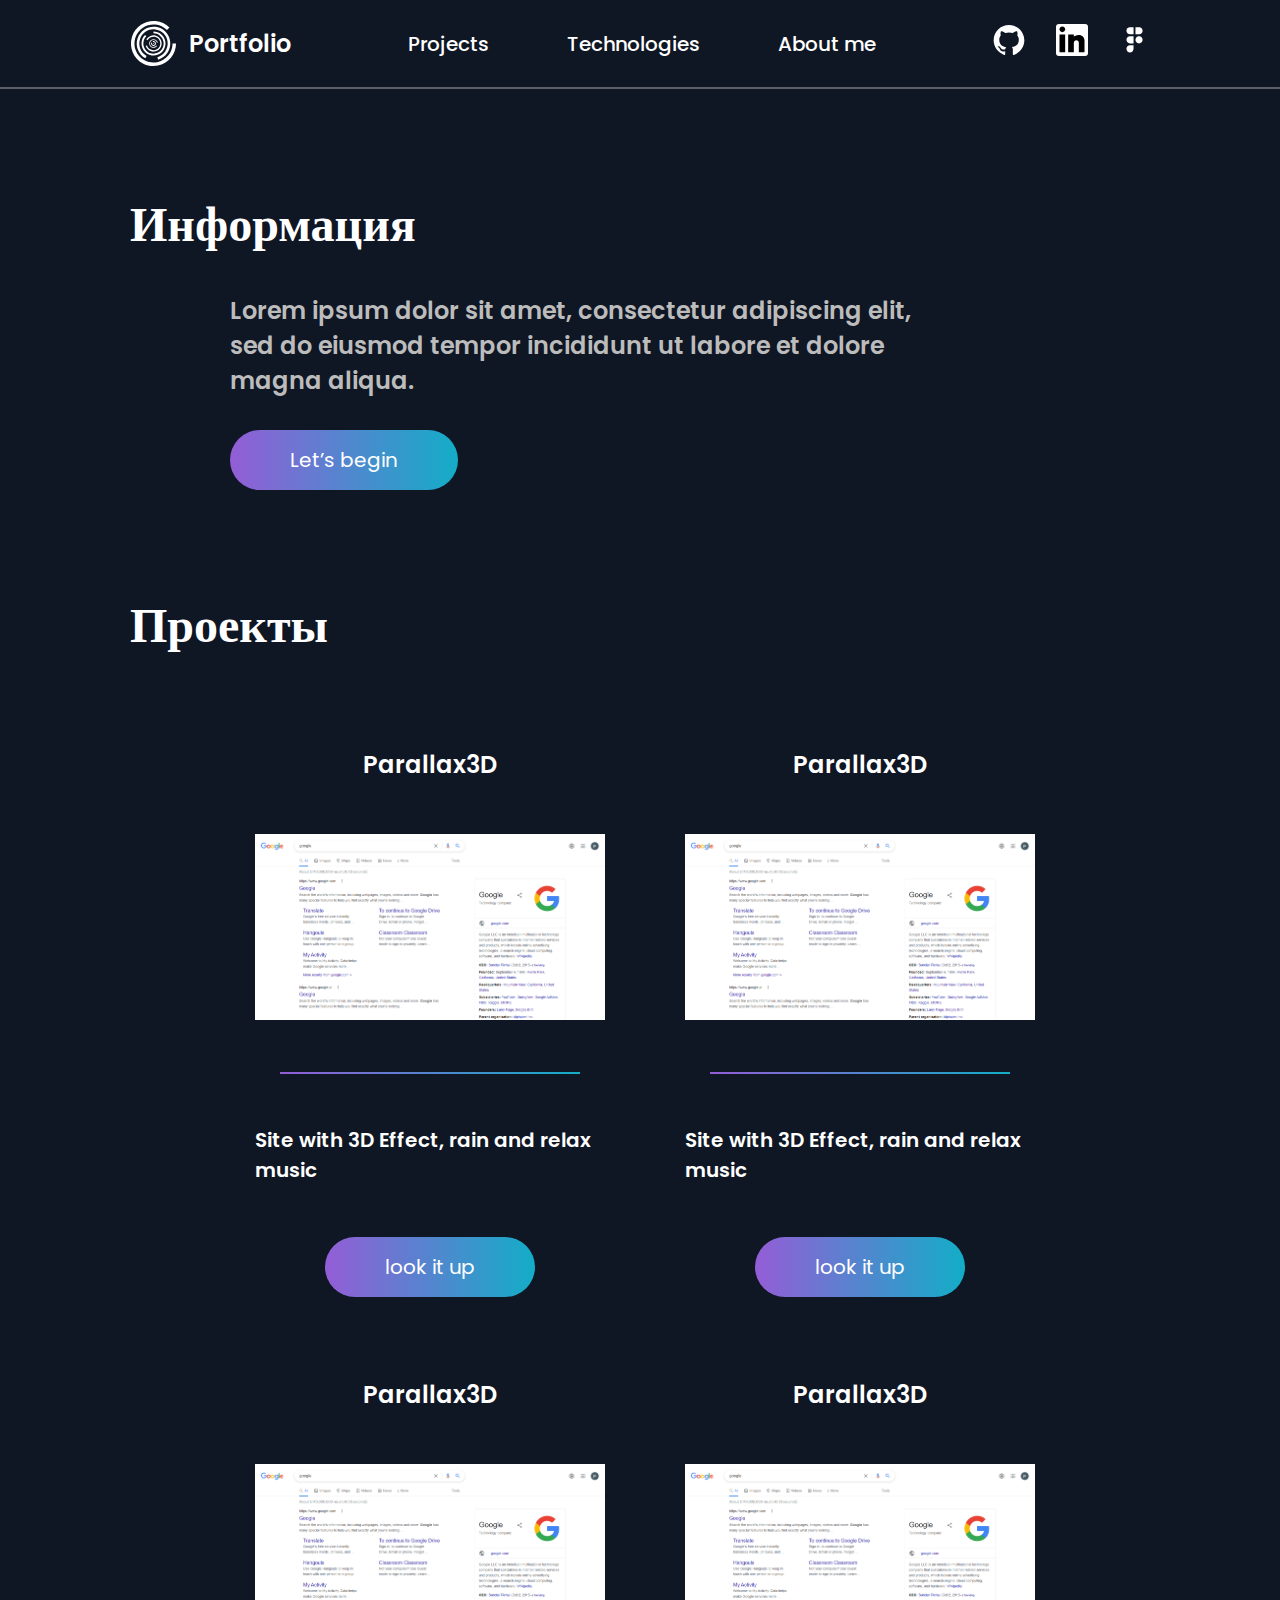
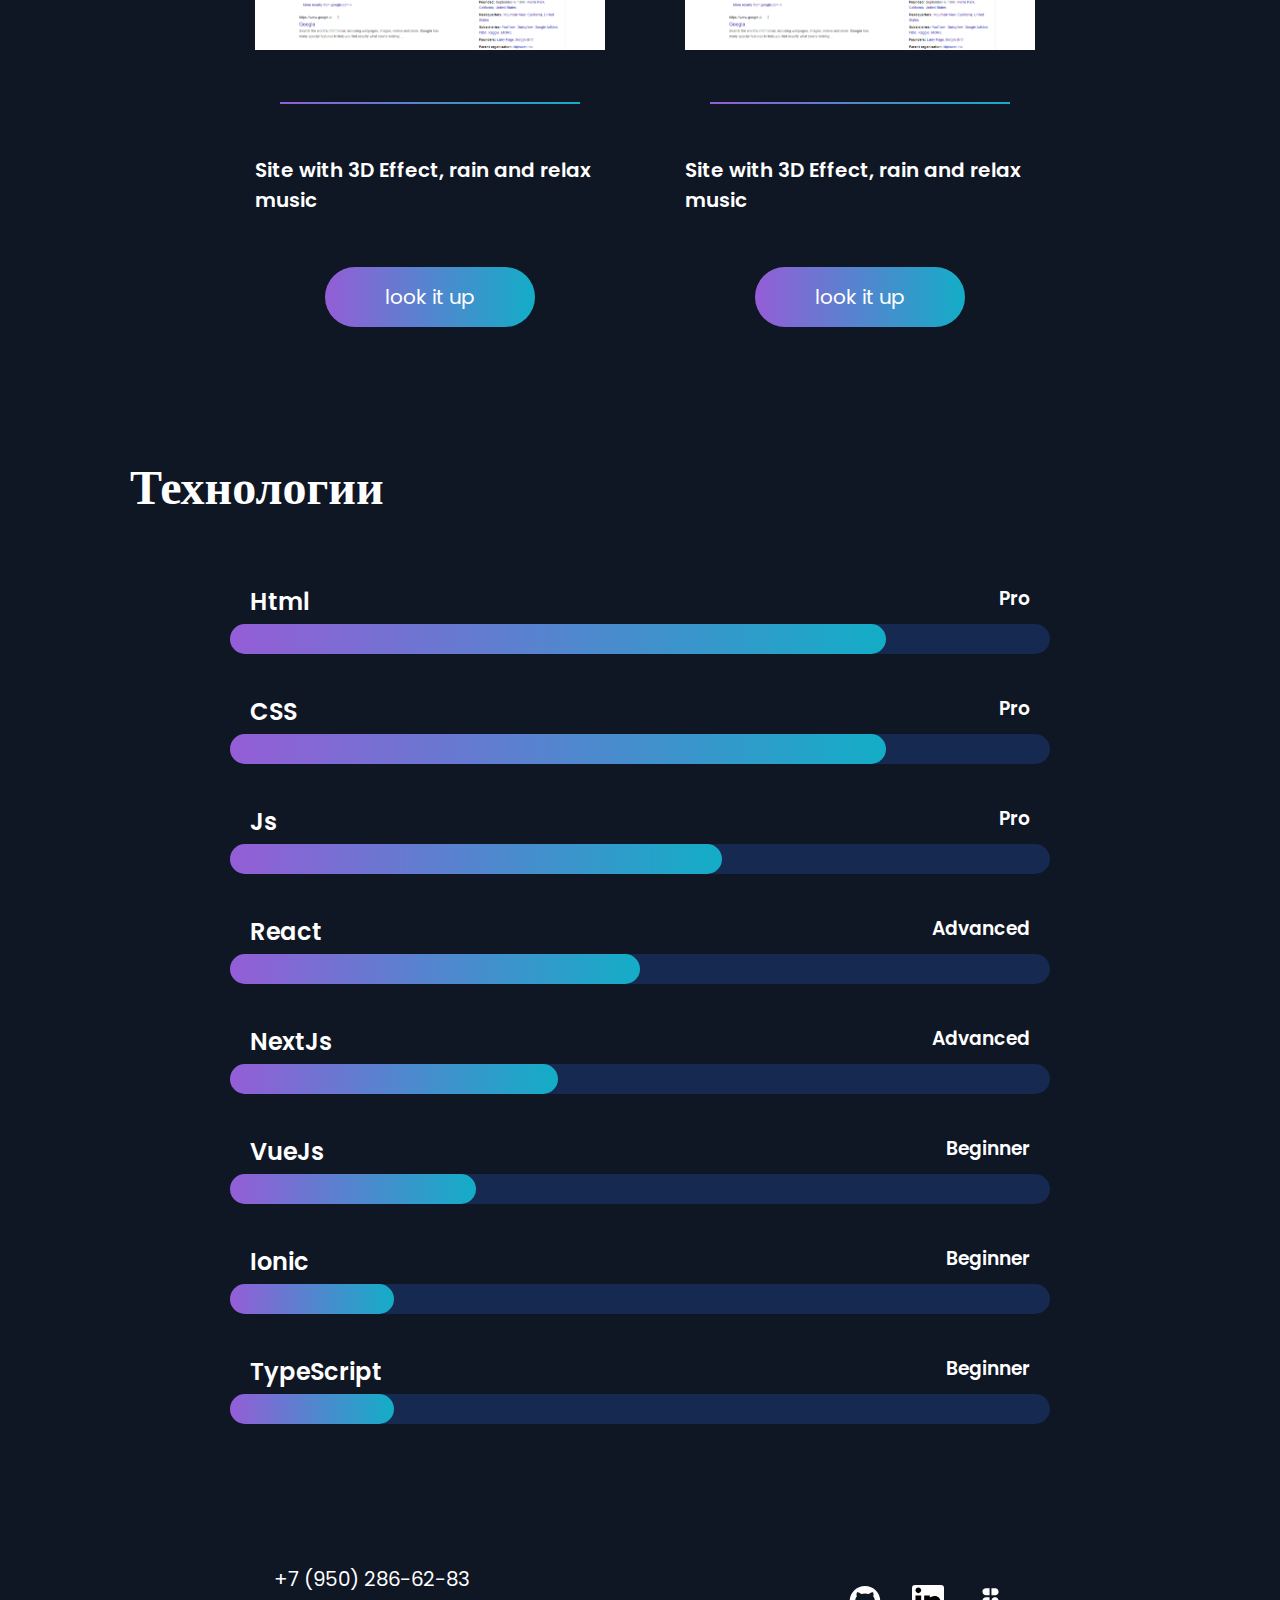
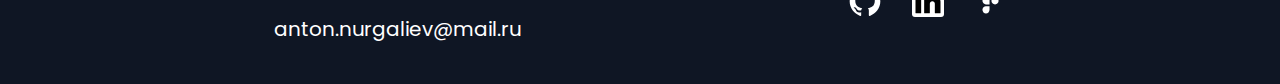
==== index.html @ 0af9b4ab "footer" ====
<!DOCTYPE html>
<html lang="en">
  <!-- тег head не показывается на сайте -->
  <head>
    <!-- Теги метаданных -->
    <!-- Кодировка сайта для правильного отображения -->
    <meta charset="UTF-8" />
    <meta http-equiv="X-UA-Compatible" content="IE=edge" />
    <!-- Ширина экрана зависит от ширины устройства с масштабом 1 -->
    <meta name="viewport" content="width=device-width, initial-scale=1.0" />
    <!-- Подключаем стили -->
    <link rel="stylesheet" href="./assets/css/style.css" />
    <!-- Подключаем скрипы -->
    <script defer src="./assets/js/index.js"></script>
    <!-- Заголовок сайта -->
    <title>Frontend-developer portfolio</title>
  </head>
  <body>
    <!-- Сайт разделяется на 3 части Header Main Footer -->
    <header class="header">
      <!-- Здесь в шапке сайта 3 блока, с логотипом, с навигацией, с ссылками -->
      <div class="header-logo">
        <!-- Svg элементы можно вставлять как просто кодом, так и в теге img -->
        <img src="./assets/images/logo.svg" alt="" class="header-logo__img" />
        <h2 class="header-title">Portfolio</h2>
      </div>
      <!-- Тег nav семантически нужен для обозначения навигации сайта -->
      <nav class="header-nav">
        <li class="header-nav__item"><a href="/">Projects</a></li>
        <li class="header-nav__item"><a href="/">Technologies</a></li></a>
        <li class="header-nav__item"><a href="/">About me</a></li></a>
      </nav>
      <div class="social-link">
        <a href="">
          <img
            src="./assets/images/github.svg"
            alt="Github"
            class="social-link__image"
          />
        </a>
        <a href="">
          <img
            src="./assets/images/linkedIn.svg"
            alt="linkedIn"
            class="social-link__image"
          />
        </a>
        <a href="">
          <img
            src="./assets/images/figma.svg"
            alt="figma"
            class="social-link__image"
          />
        </a>
      </div>
    </header>
    <!-- Главный блок main с контентом разделяется еще на секции с тегами section -->
    <!-- Здесь указывается дополнительный класс container для отступов от краев -->
    <main class="main container">
      <section class="info">
        <h1 class="info__h1">Информация</h1>
        <div class="info__bottom">
          <p>
            Lorem ipsum dolor sit amet, consectetur adipiscing elit, sed do
            eiusmod tempor incididunt ut labore et dolore magna aliqua.
          </p>
          <!-- Кнопка также должна задаваться через тег button -->
          <button>Let’s begin</button>
        </div>
      </section>
      <section class="projects">
        <h1 class="projects__h1">Проекты</h1>
        <!-- Проекты задаются динамически с помощью JavaScript-->
        <!-- Тут задается id для элемента, чтобы к нему было просто обратиться в js, хотя можно и просто с классом -->
        <ul id="project-list" class="projects-list"></ul>
      </section>
      <section class="technology">
        <h1 class="technology-h1">Технологии</h1>
        <!-- Технологии задаются динамически с помощью JavaScript -->
        <ul class="technology-list"></ul>
      </section>
    </main>
    <!-- И последний блок footer, в нем должны быть контактные данные, какие-либо ссылки, лицензия(если есть) -->
    <footer class="footer container">
      <div class="footer-contacts">
        <a href="tel:+79502866283">+7 (950) 286-62-83</a>
        <a href="mailto:anton.nurgaliev@mail.ru">anton.nurgaliev@mail.ru</a>
      </div>
   <div class="social-link">
        <a href="">
          <img
            src="./assets/images/github.svg"
            alt="Github"
            class="social-link__image"
          />
        </a>
        <a href="">
          <img
            src="./assets/images/linkedIn.svg"
            alt="linkedIn"
            class="social-link__image"
          />
        </a>
        <a href="">
          <img
            src="./assets/images/figma.svg"
            alt="figma"
            class="social-link__image"
          />
        </a>
      </div>
    </footer>
  </body>
</html>
---- assets/css/style.css ----
/* Подключаем шрифты и стили (Такой способ удобен, но не рекомендуется для реальной разработки) */
@import url("https://fonts.googleapis.com/css2?family=Kablammo&family=Poppins:wght@500;600&display=swap");
/* С помощью импортов можно легко добавлять файлы с разными стилями */
@import url(./normalize.css);
@import url(./main.css);
@import url(./header.css);
@import url(./footer.css);
@import url(./projects.css);
@import url(./info.css);
@import url(./technology.css);
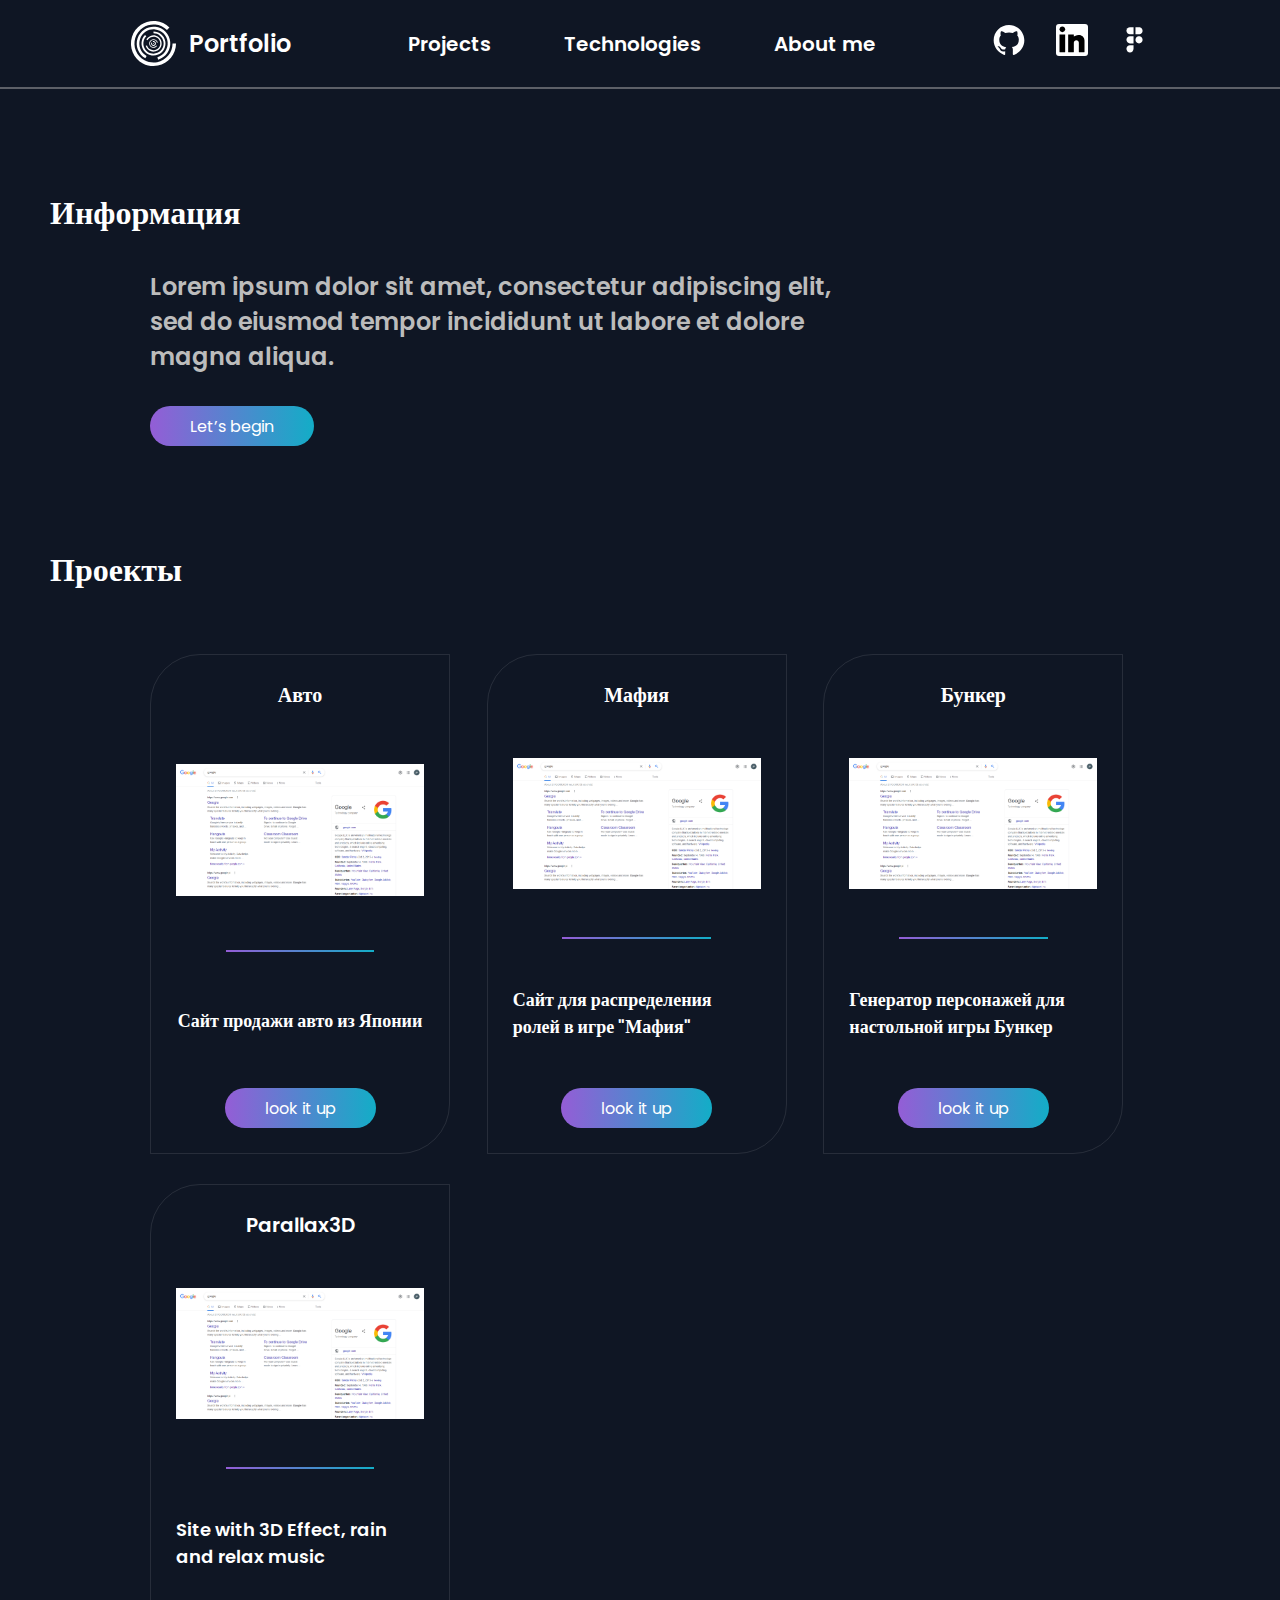
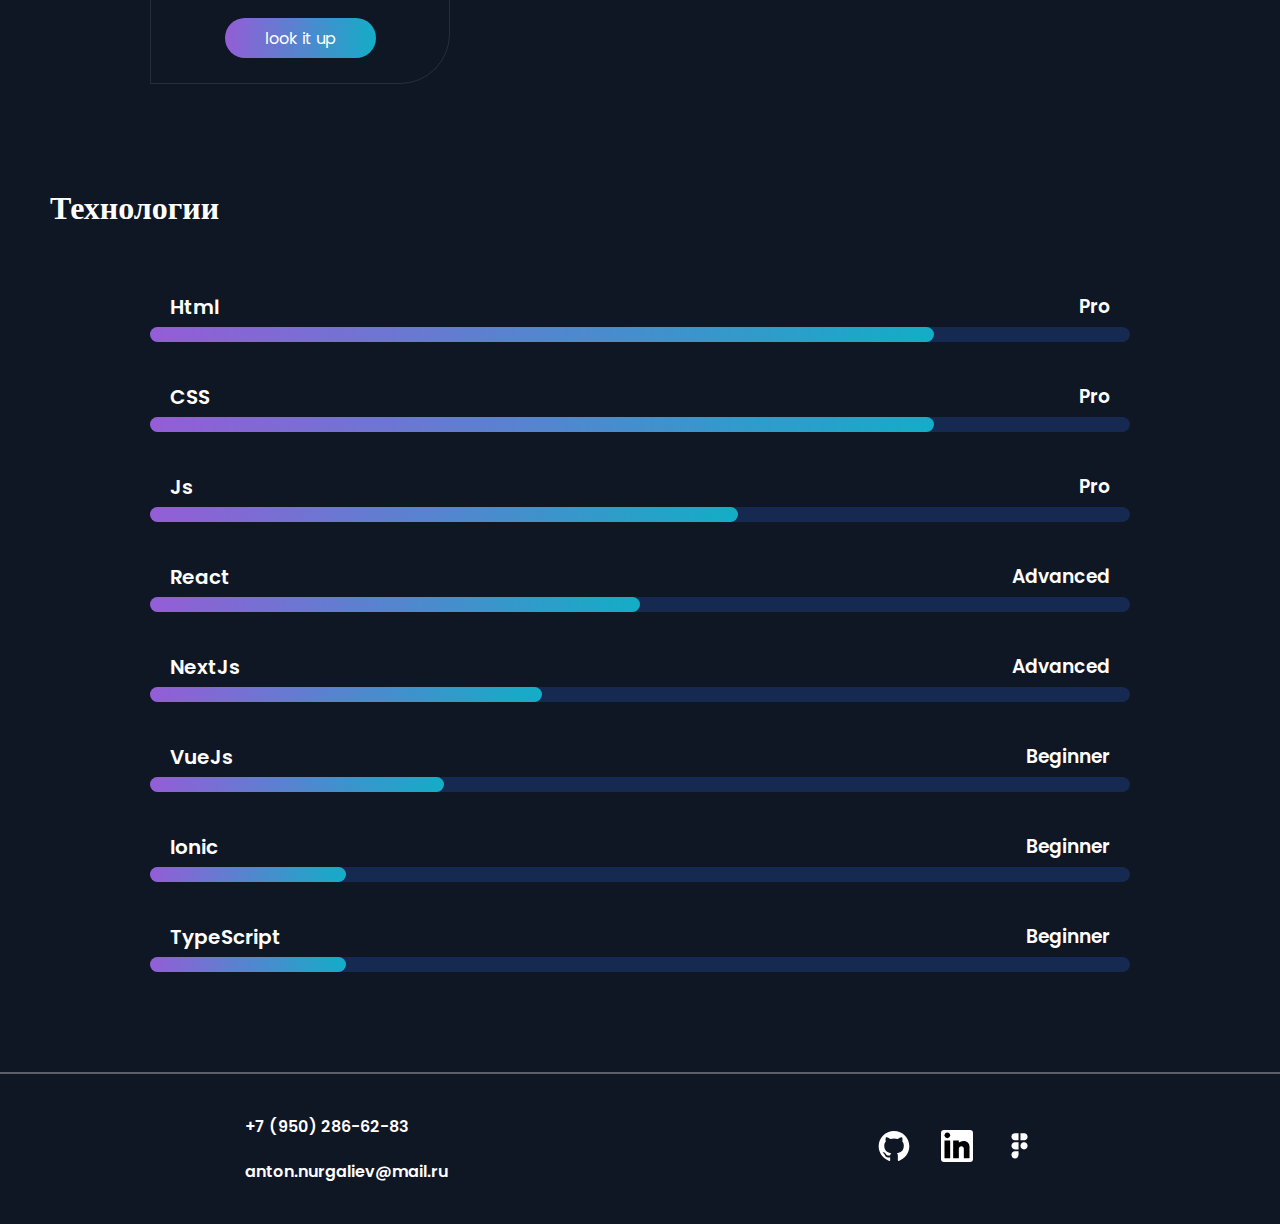
==== commit 947135e5: "dede" ====
--- a/index.html
+++ b/index.html
@@ -11,7 +11,7 @@
     <!-- Подключаем стили -->
     <link rel="stylesheet" href="./assets/css/style.css" />
     <!-- Подключаем скрипы -->
-    <script defer src="./assets/js/index.js"></script>
+    <script defer type="module" src="./assets/js/index.js"></script>
     <!-- Заголовок сайта -->
     <title>Frontend-developer portfolio</title>
   </head>
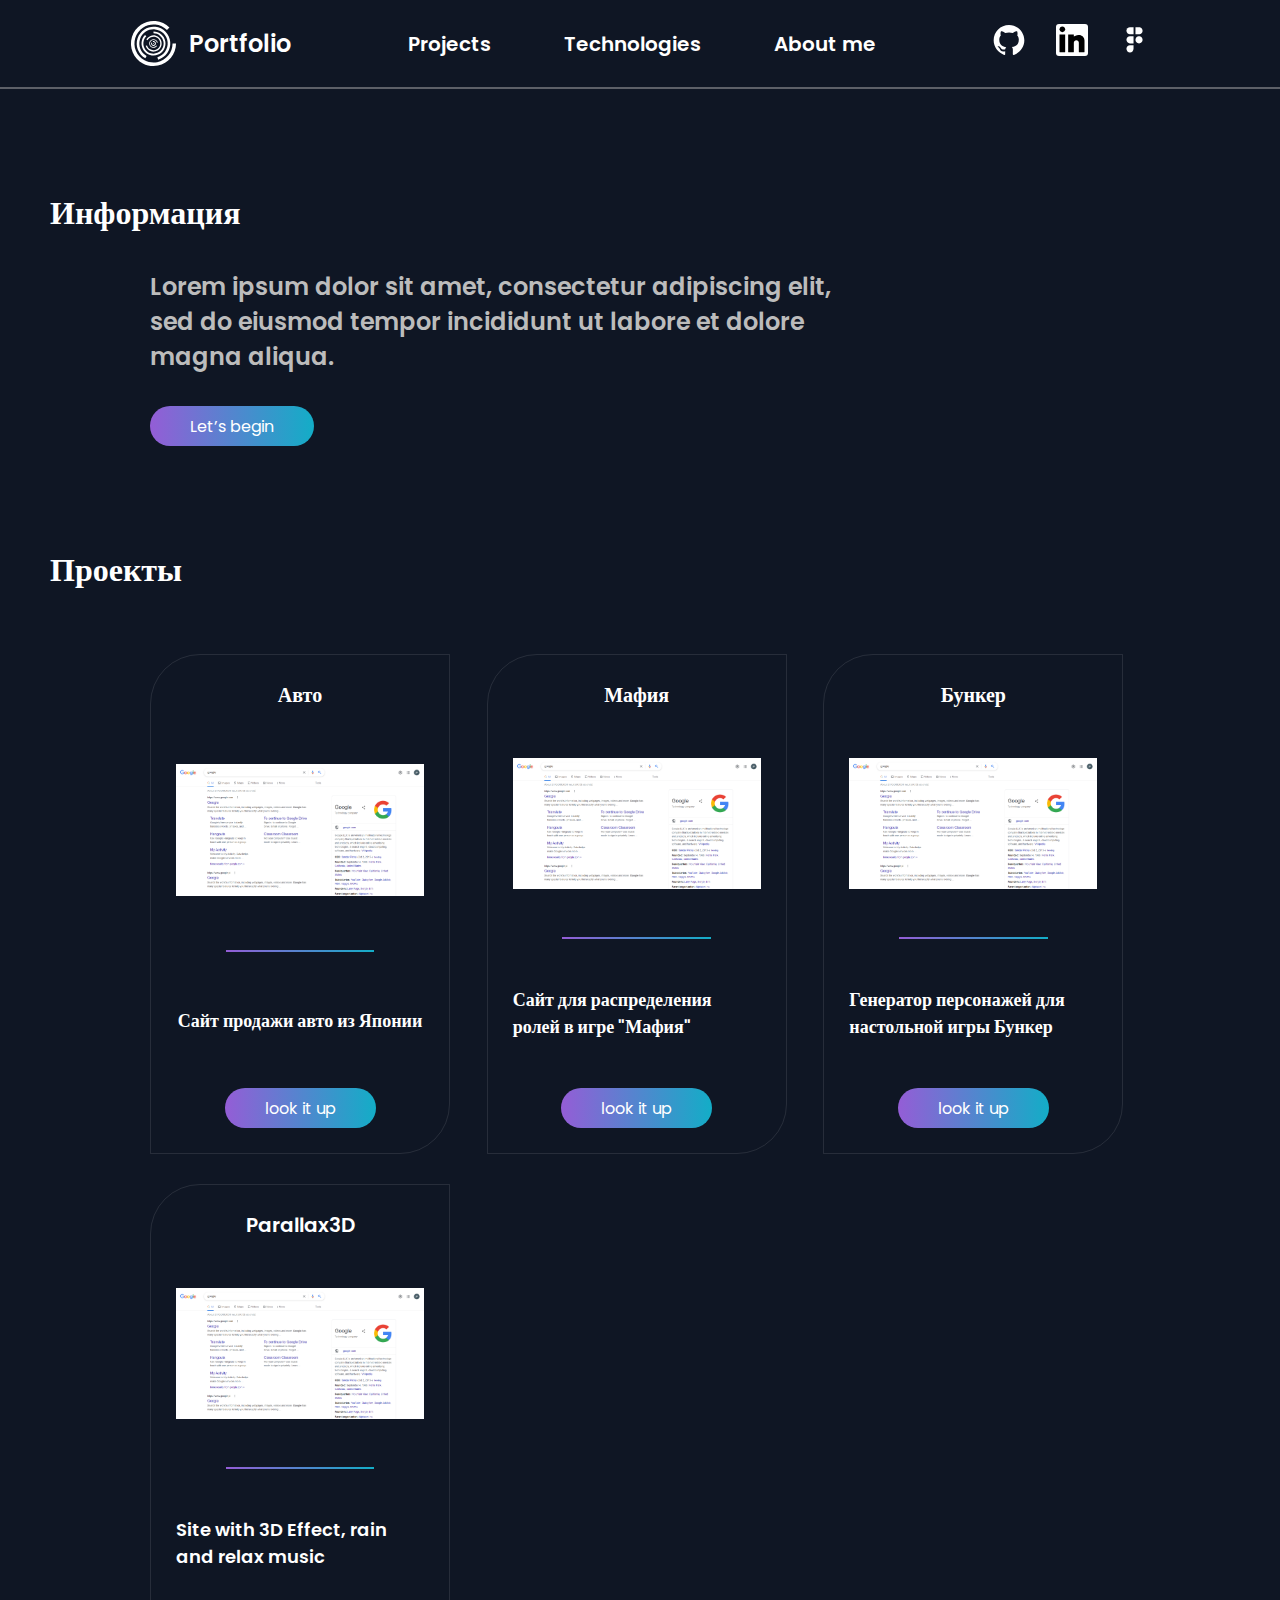
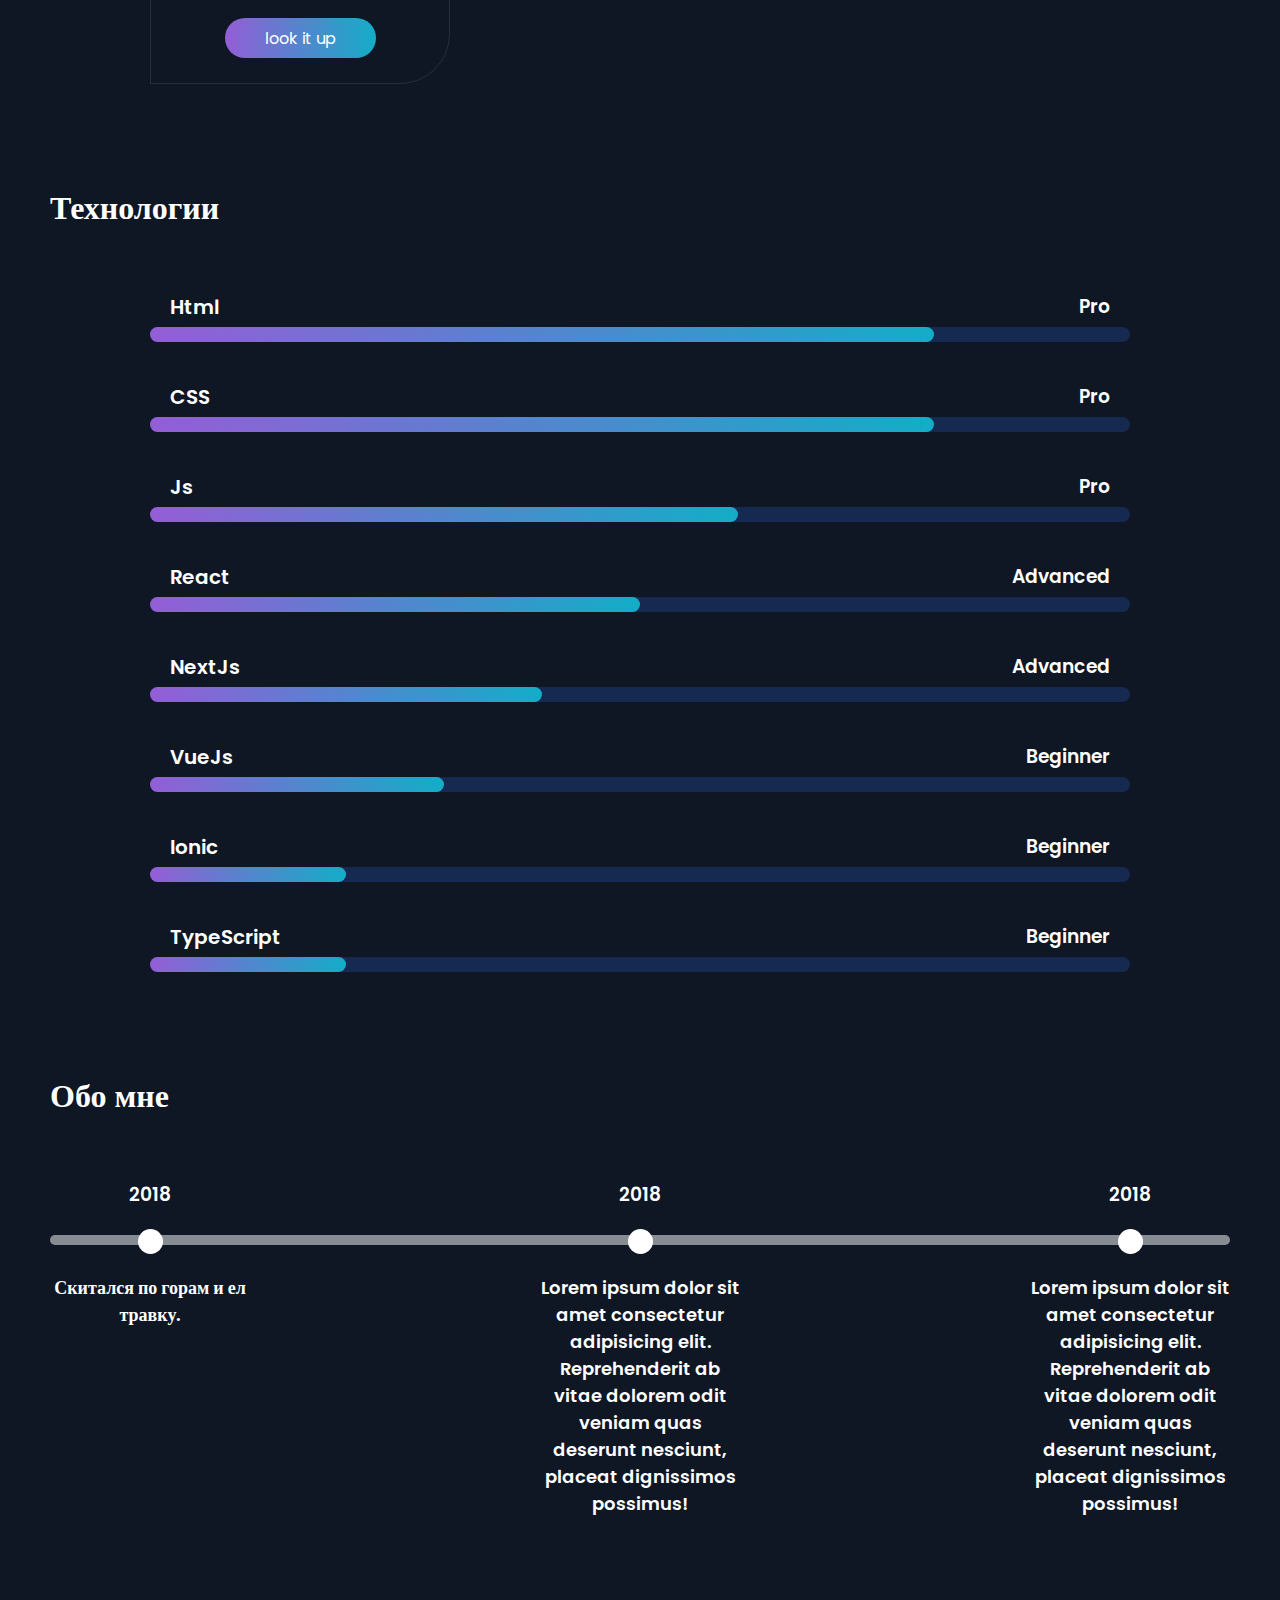
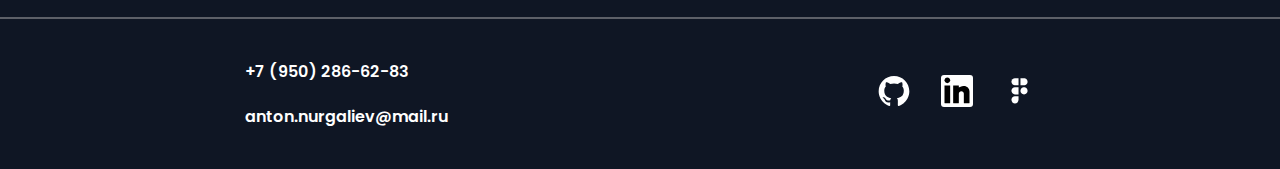
==== commit 09efc95f: "phone adap" ====
--- a/index.html
+++ b/index.html
@@ -27,8 +27,8 @@
       <!-- Тег nav семантически нужен для обозначения навигации сайта -->
       <nav class="header-nav">
         <li class="header-nav__item"><a href="/">Projects</a></li>
-        <li class="header-nav__item"><a href="/">Technologies</a></li></a>
-        <li class="header-nav__item"><a href="/">About me</a></li></a>
+        <li class="header-nav__item"><a href="/">Technologies</a></li>
+        <li class="header-nav__item"><a href="/">About me</a></li>
       </nav>
       <div class="social-link">
         <a href="">
@@ -79,6 +79,35 @@
         <!-- Технологии задаются динамически с помощью JavaScript -->
         <ul class="technology-list"></ul>
       </section>
+      <section class="about">
+        <h1>Обо мне</h1>
+        <div class="about__timeline-block">
+          <hr class="about-timeline" />
+          <div class="about-card">
+            <h3>2018</h3>
+            <div class="about-circle"></div>
+            <p>Скитался по горам и ел травку.</p>
+          </div>
+          <div class="about-card">
+            <h3>2018</h3>
+            <div class="about-circle"></div>
+            <p>
+              Lorem ipsum dolor sit amet consectetur adipisicing elit.
+              Reprehenderit ab vitae dolorem odit veniam quas deserunt nesciunt,
+              placeat dignissimos possimus!
+            </p>
+          </div>
+          <div class="about-card">
+            <h3>2018</h3>
+            <div class="about-circle"></div>
+            <p>
+              Lorem ipsum dolor sit amet consectetur adipisicing elit.
+              Reprehenderit ab vitae dolorem odit veniam quas deserunt nesciunt,
+              placeat dignissimos possimus!
+            </p>
+          </div>
+        </div>
+      </section>
     </main>
     <!-- И последний блок footer, в нем должны быть контактные данные, какие-либо ссылки, лицензия(если есть) -->
     <footer class="footer container">
@@ -86,7 +115,7 @@
         <a href="tel:+79502866283">+7 (950) 286-62-83</a>
         <a href="mailto:anton.nurgaliev@mail.ru">anton.nurgaliev@mail.ru</a>
       </div>
-   <div class="social-link">
+      <div class="social-link">
         <a href="">
           <img
             src="./assets/images/github.svg"
--- a/assets/css/style.css
+++ b/assets/css/style.css
@@ -8,3 +8,4 @@
 @import url(./projects.css);
 @import url(./info.css);
 @import url(./technology.css);
+@import url(./about.css);
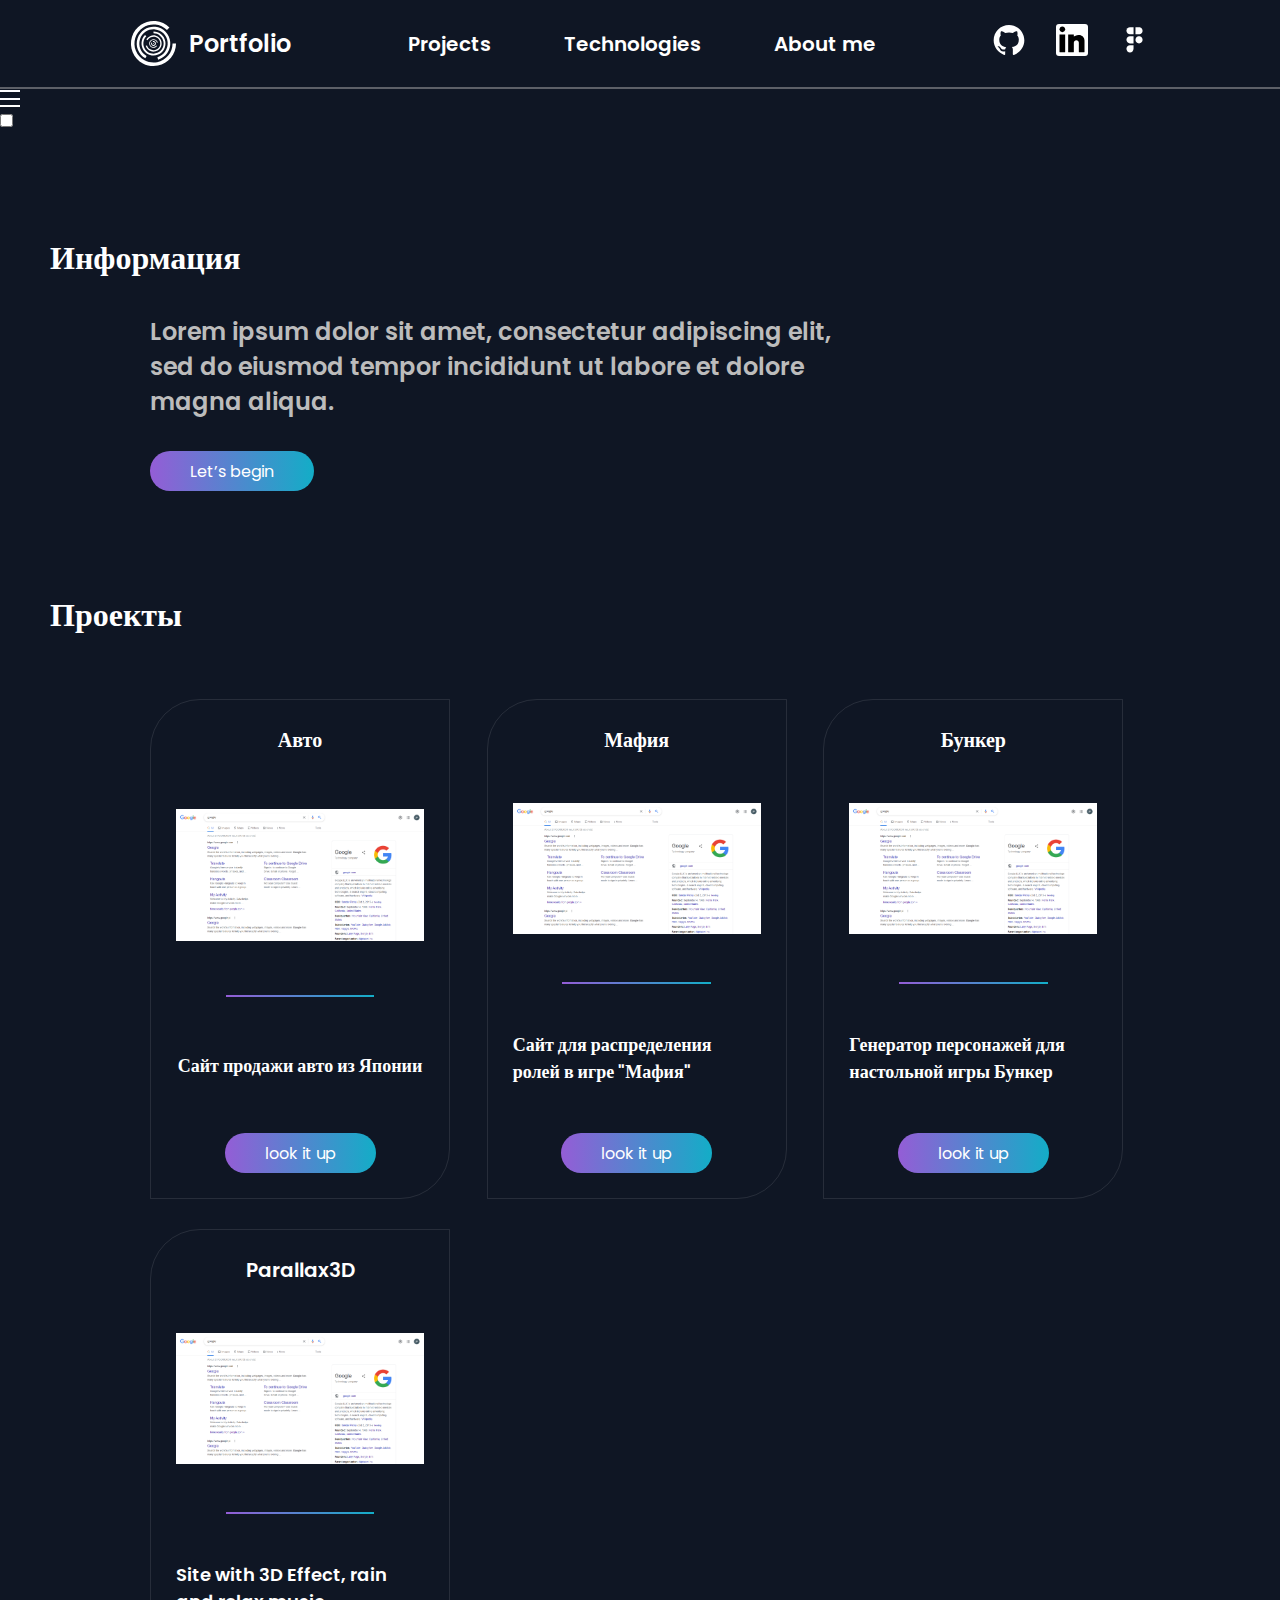
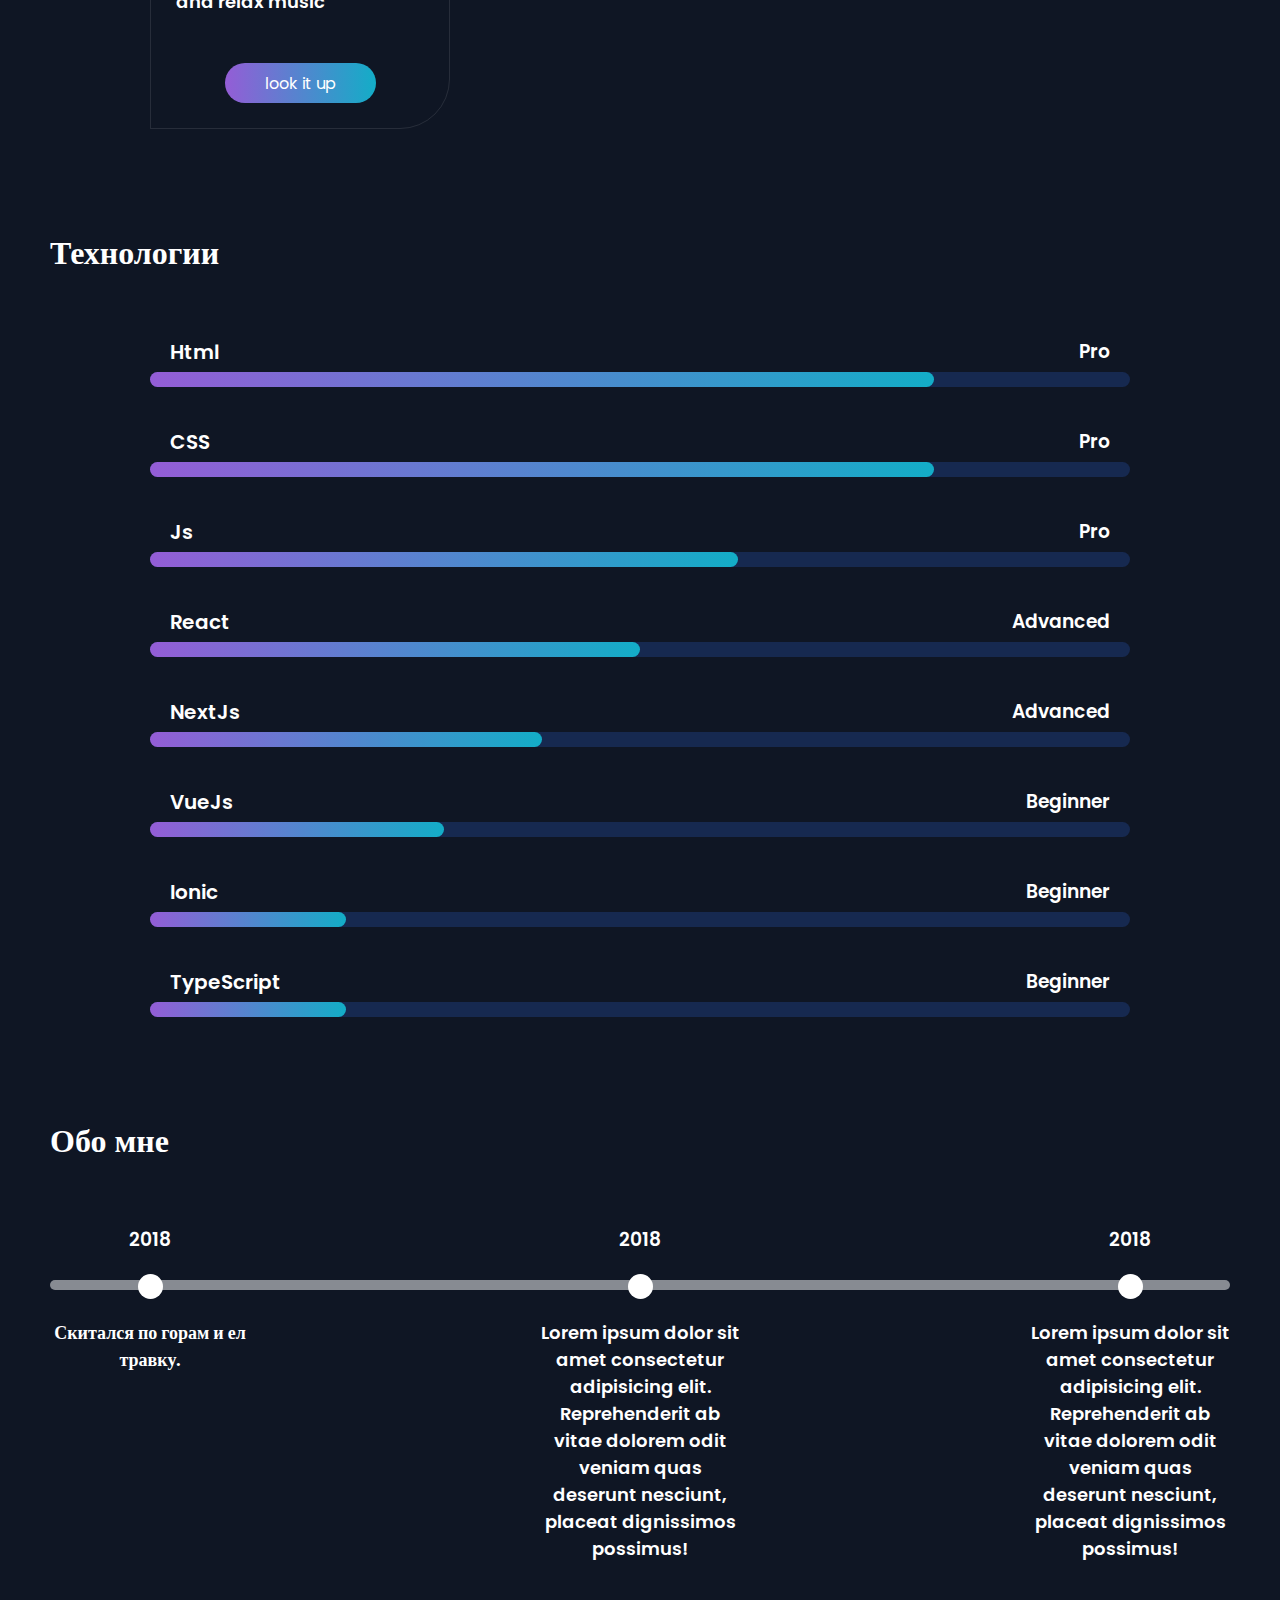
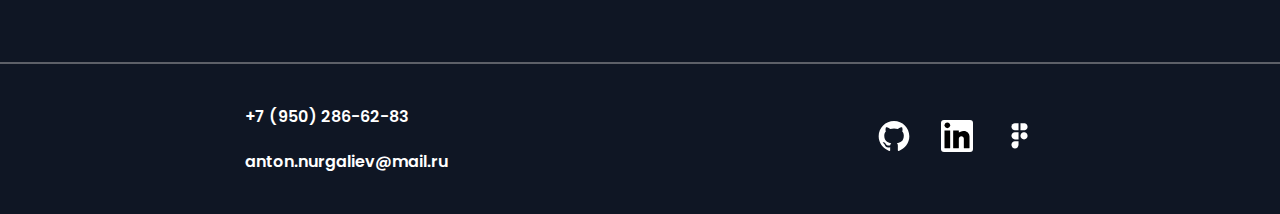
==== commit 4557db13: "fefe" ====
--- a/index.html
+++ b/index.html
@@ -53,6 +53,11 @@
           />
         </a>
       </div>
+    </header>
+    <header class="menu-burger">
+      <label class="menu-label" for="menu-check"><span></span></label>
+      <input type="checkbox" name="burger" id="menu-check" />
+      <div class="menu-box">burger</div>
     </header>
     <!-- Главный блок main с контентом разделяется еще на секции с тегами section -->
     <!-- Здесь указывается дополнительный класс container для отступов от краев -->
--- a/assets/css/style.css
+++ b/assets/css/style.css
@@ -9,3 +9,4 @@
 @import url(./info.css);
 @import url(./technology.css);
 @import url(./about.css);
+@import url(./burger.css);
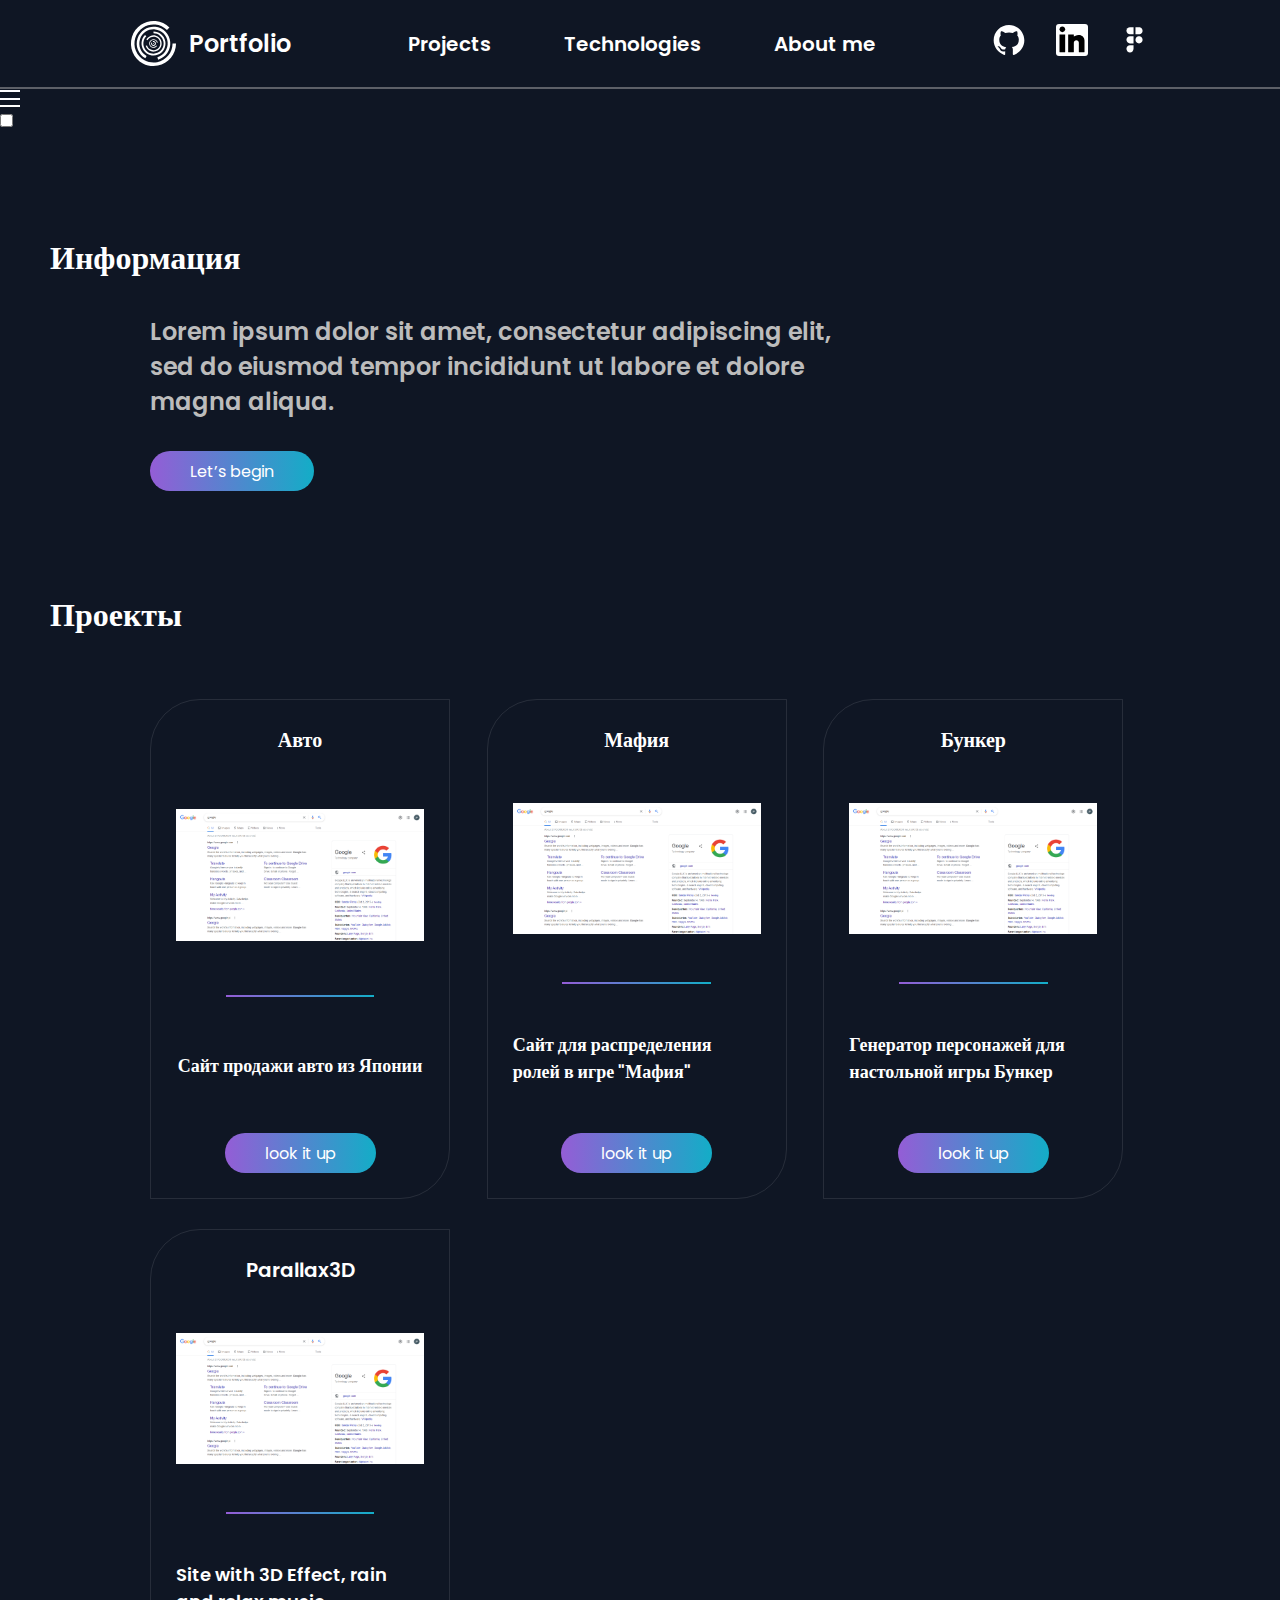
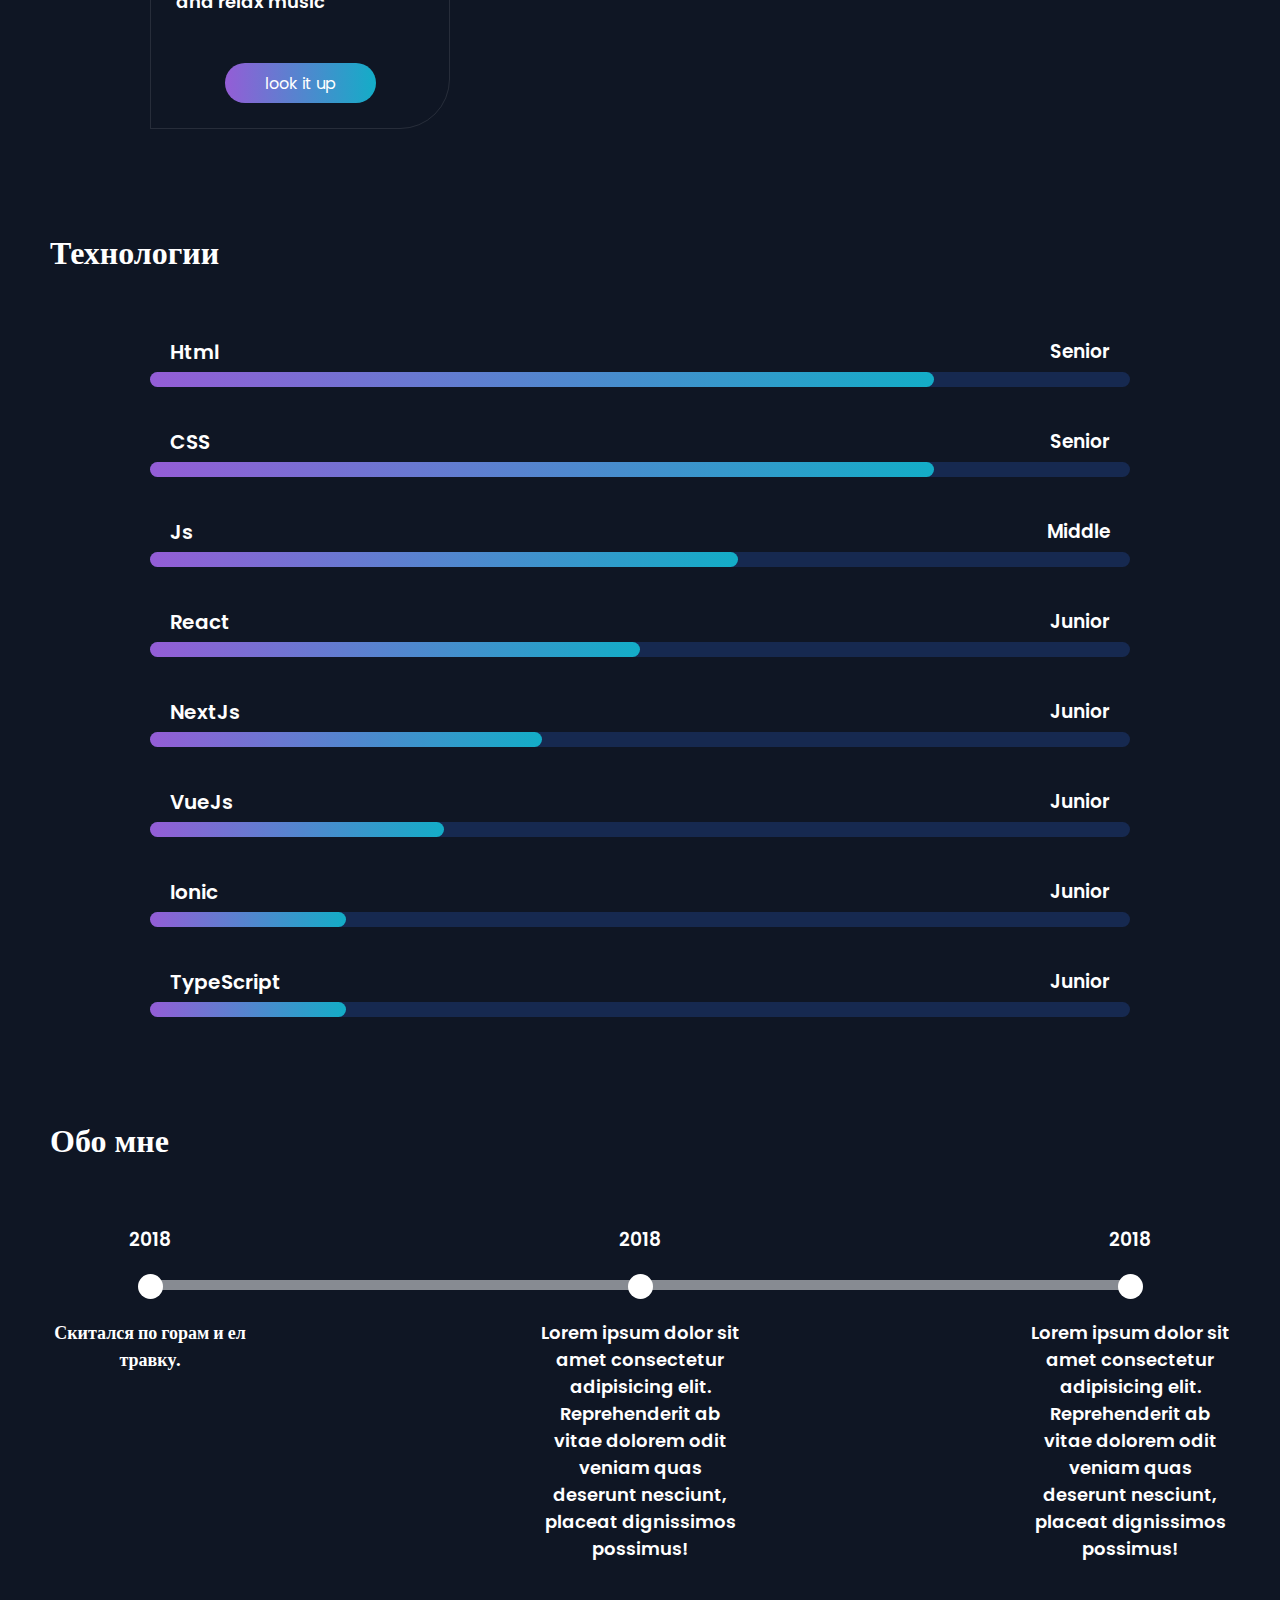
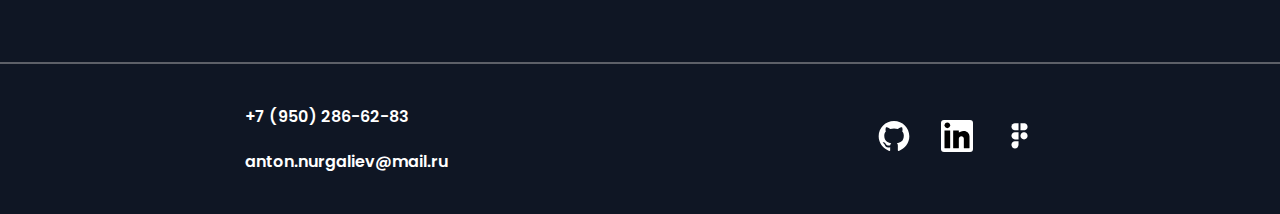
==== commit 0bcbf540: "burger" ====
--- a/index.html
+++ b/index.html
@@ -12,6 +12,8 @@
     <link rel="stylesheet" href="./assets/css/style.css" />
     <!-- Подключаем скрипы -->
     <script defer type="module" src="./assets/js/index.js"></script>
+    <script defer type="module" src="./assets/js/study.js"></script>
+    <script defer type="module" src="./assets/js/about.js"></script>
     <!-- Заголовок сайта -->
     <title>Frontend-developer portfolio</title>
   </head>
@@ -87,13 +89,15 @@
       <section class="about">
         <h1>Обо мне</h1>
         <div class="about__timeline-block">
-          <hr class="about-timeline" />
-          <div class="about-card">
+          <div class="about__block-timeline">
+            <hr class="about-timeline" />
+          </div>
+          <article class="about-card">
             <h3>2018</h3>
             <div class="about-circle"></div>
             <p>Скитался по горам и ел травку.</p>
-          </div>
-          <div class="about-card">
+          </article>
+          <article class="about-card">
             <h3>2018</h3>
             <div class="about-circle"></div>
             <p>
@@ -101,8 +105,8 @@
               Reprehenderit ab vitae dolorem odit veniam quas deserunt nesciunt,
               placeat dignissimos possimus!
             </p>
-          </div>
-          <div class="about-card">
+          </article>
+          <article class="about-card">
             <h3>2018</h3>
             <div class="about-circle"></div>
             <p>
@@ -110,7 +114,7 @@
               Reprehenderit ab vitae dolorem odit veniam quas deserunt nesciunt,
               placeat dignissimos possimus!
             </p>
-          </div>
+          </article>
         </div>
       </section>
     </main>
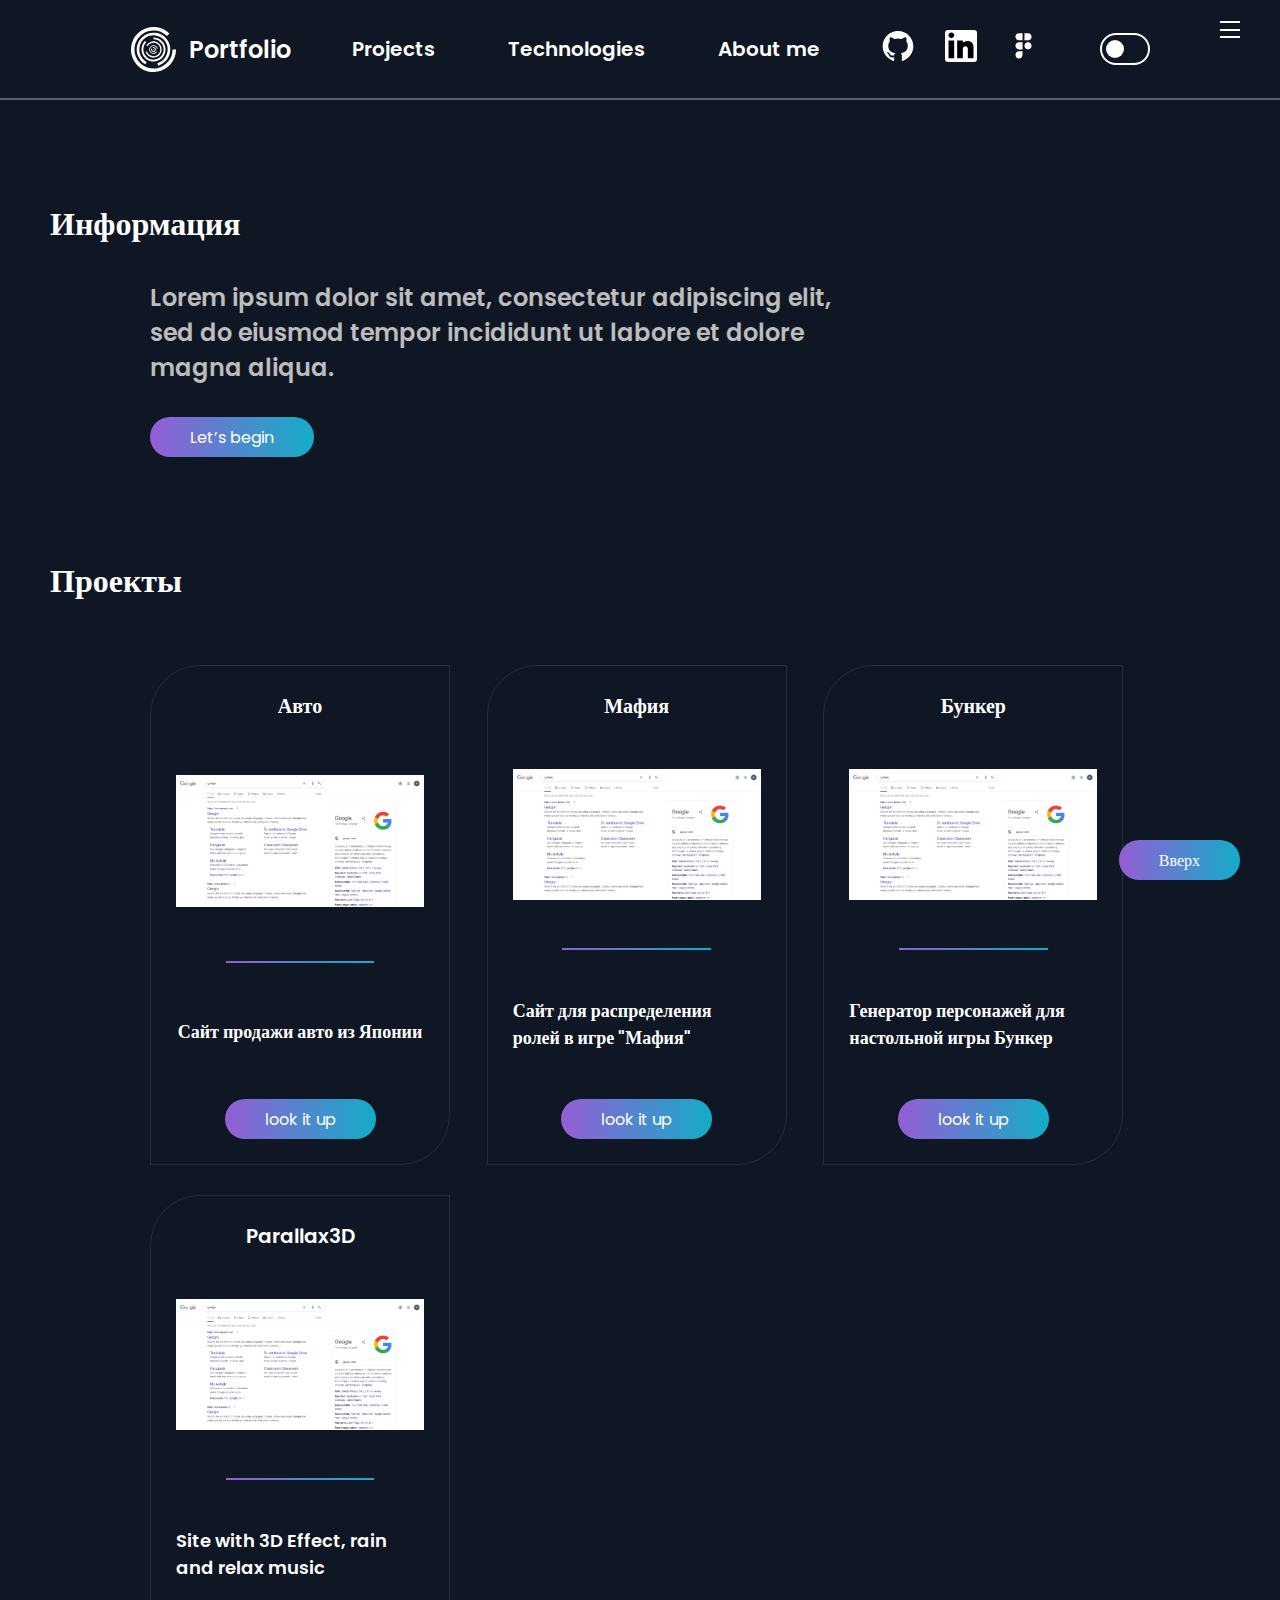
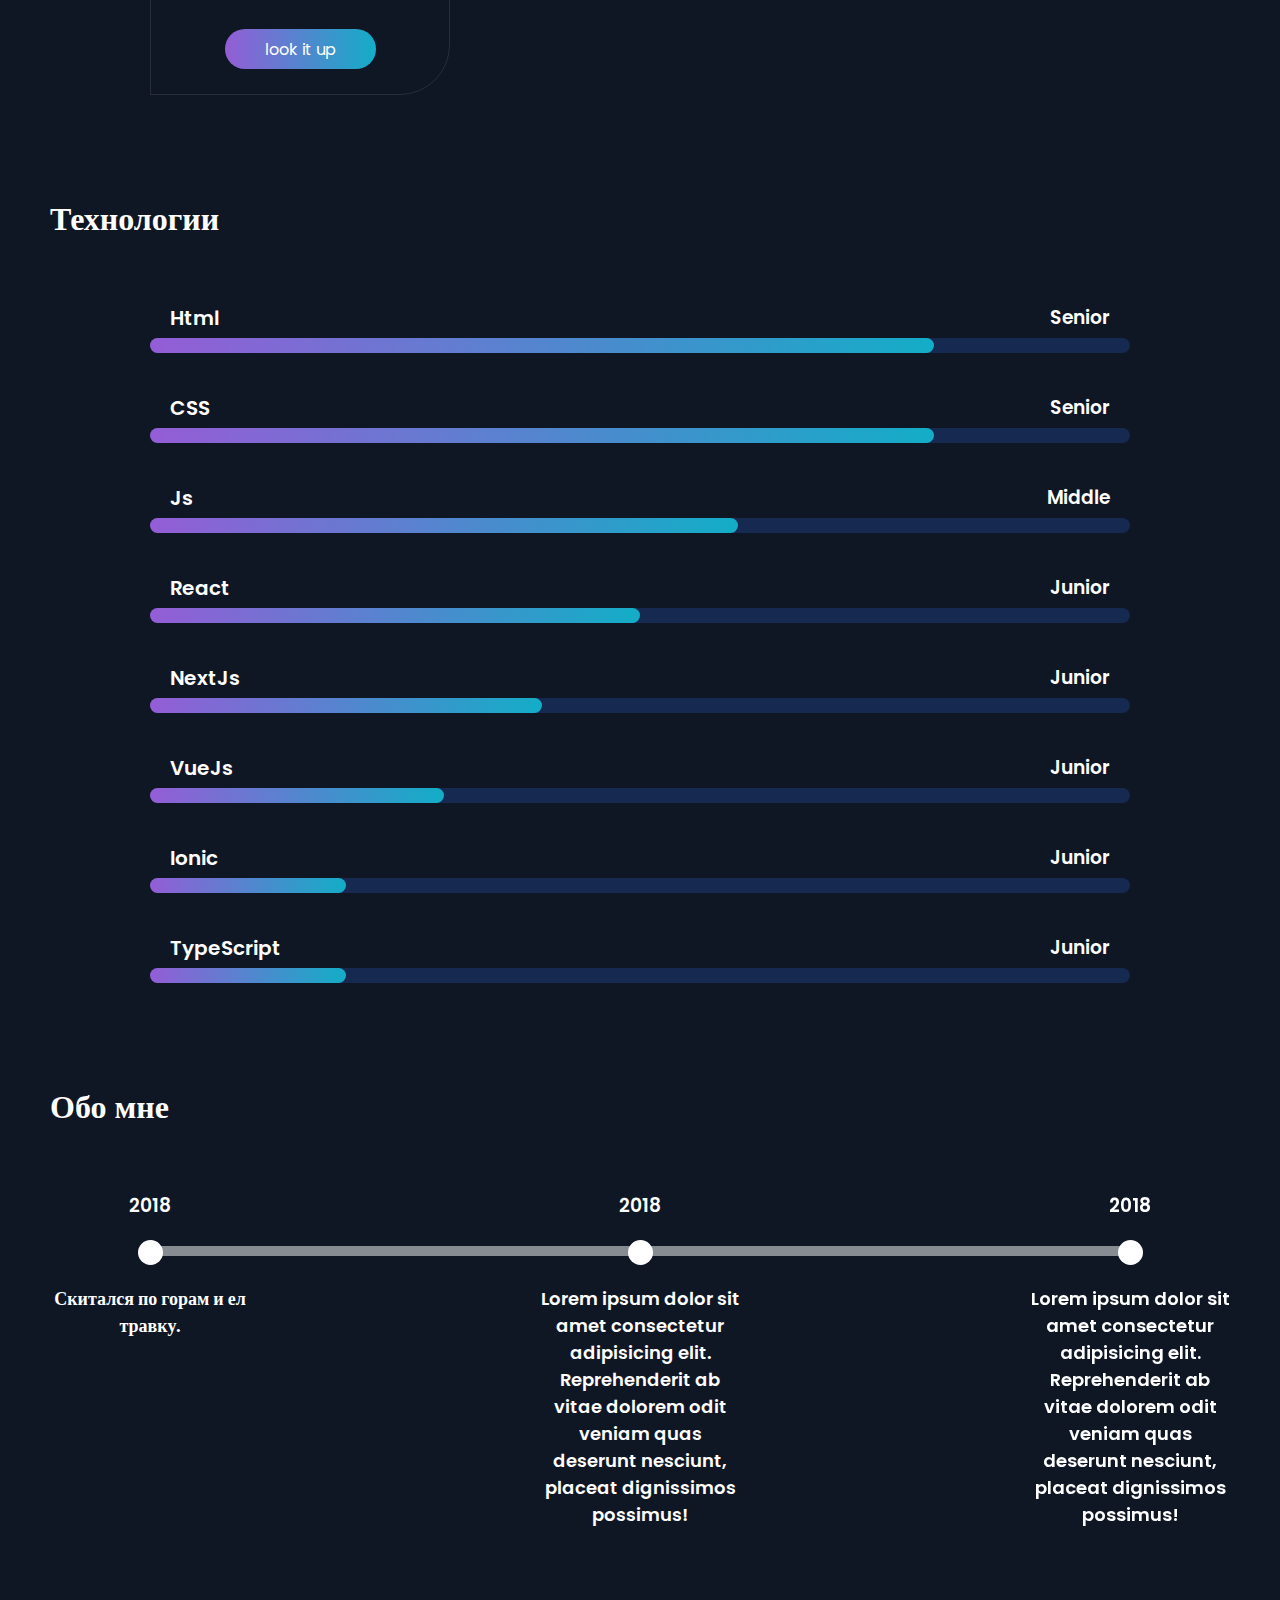
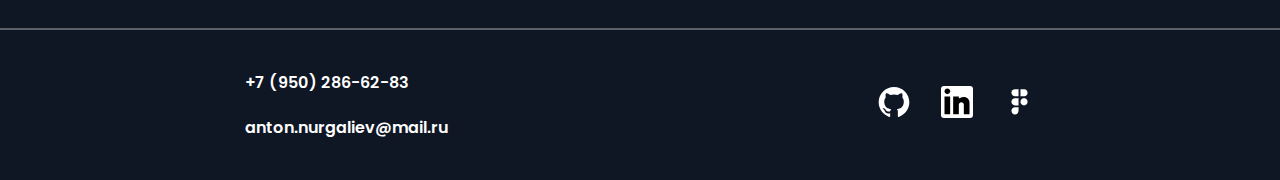
==== commit 3f41345d: "fix" ====
--- a/index.html
+++ b/index.html
@@ -12,14 +12,13 @@
     <link rel="stylesheet" href="./assets/css/style.css" />
     <!-- Подключаем скрипы -->
     <script defer type="module" src="./assets/js/index.js"></script>
-    <script defer type="module" src="./assets/js/study.js"></script>
     <script defer type="module" src="./assets/js/about.js"></script>
     <!-- Заголовок сайта -->
     <title>Frontend-developer portfolio</title>
   </head>
   <body>
     <!-- Сайт разделяется на 3 части Header Main Footer -->
-    <header class="header">
+    <header id="header" class="header">
       <!-- Здесь в шапке сайта 3 блока, с логотипом, с навигацией, с ссылками -->
       <div class="header-logo">
         <!-- Svg элементы можно вставлять как просто кодом, так и в теге img -->
@@ -28,9 +27,15 @@
       </div>
       <!-- Тег nav семантически нужен для обозначения навигации сайта -->
       <nav class="header-nav">
-        <li class="header-nav__item"><a href="/">Projects</a></li>
-        <li class="header-nav__item"><a href="/">Technologies</a></li>
-        <li class="header-nav__item"><a href="/">About me</a></li>
+        <ul>
+          <li id="projects" class="header-nav__item">
+            <a href=""> Projects</a>
+          </li>
+          <li id="technology" class="header-nav__item">
+            <a href=""> Technologies</a>
+          </li>
+          <li id="about" class="header-nav__item"><a href=""> About me</a></li>
+        </ul>
       </nav>
       <div class="social-link">
         <a href="">
@@ -55,6 +60,10 @@
           />
         </a>
       </div>
+      <input type="checkbox" name="lightmode" id="lightmode" />
+      <label class="lightmode" for="lightmode">
+        <div class="switcher"></div>
+      </label>
     </header>
     <header class="menu-burger">
       <label class="menu-label" for="menu-check"><span></span></label>
@@ -148,5 +157,6 @@
         </a>
       </div>
     </footer>
+    <button id="top">Вверх</button>
   </body>
 </html>
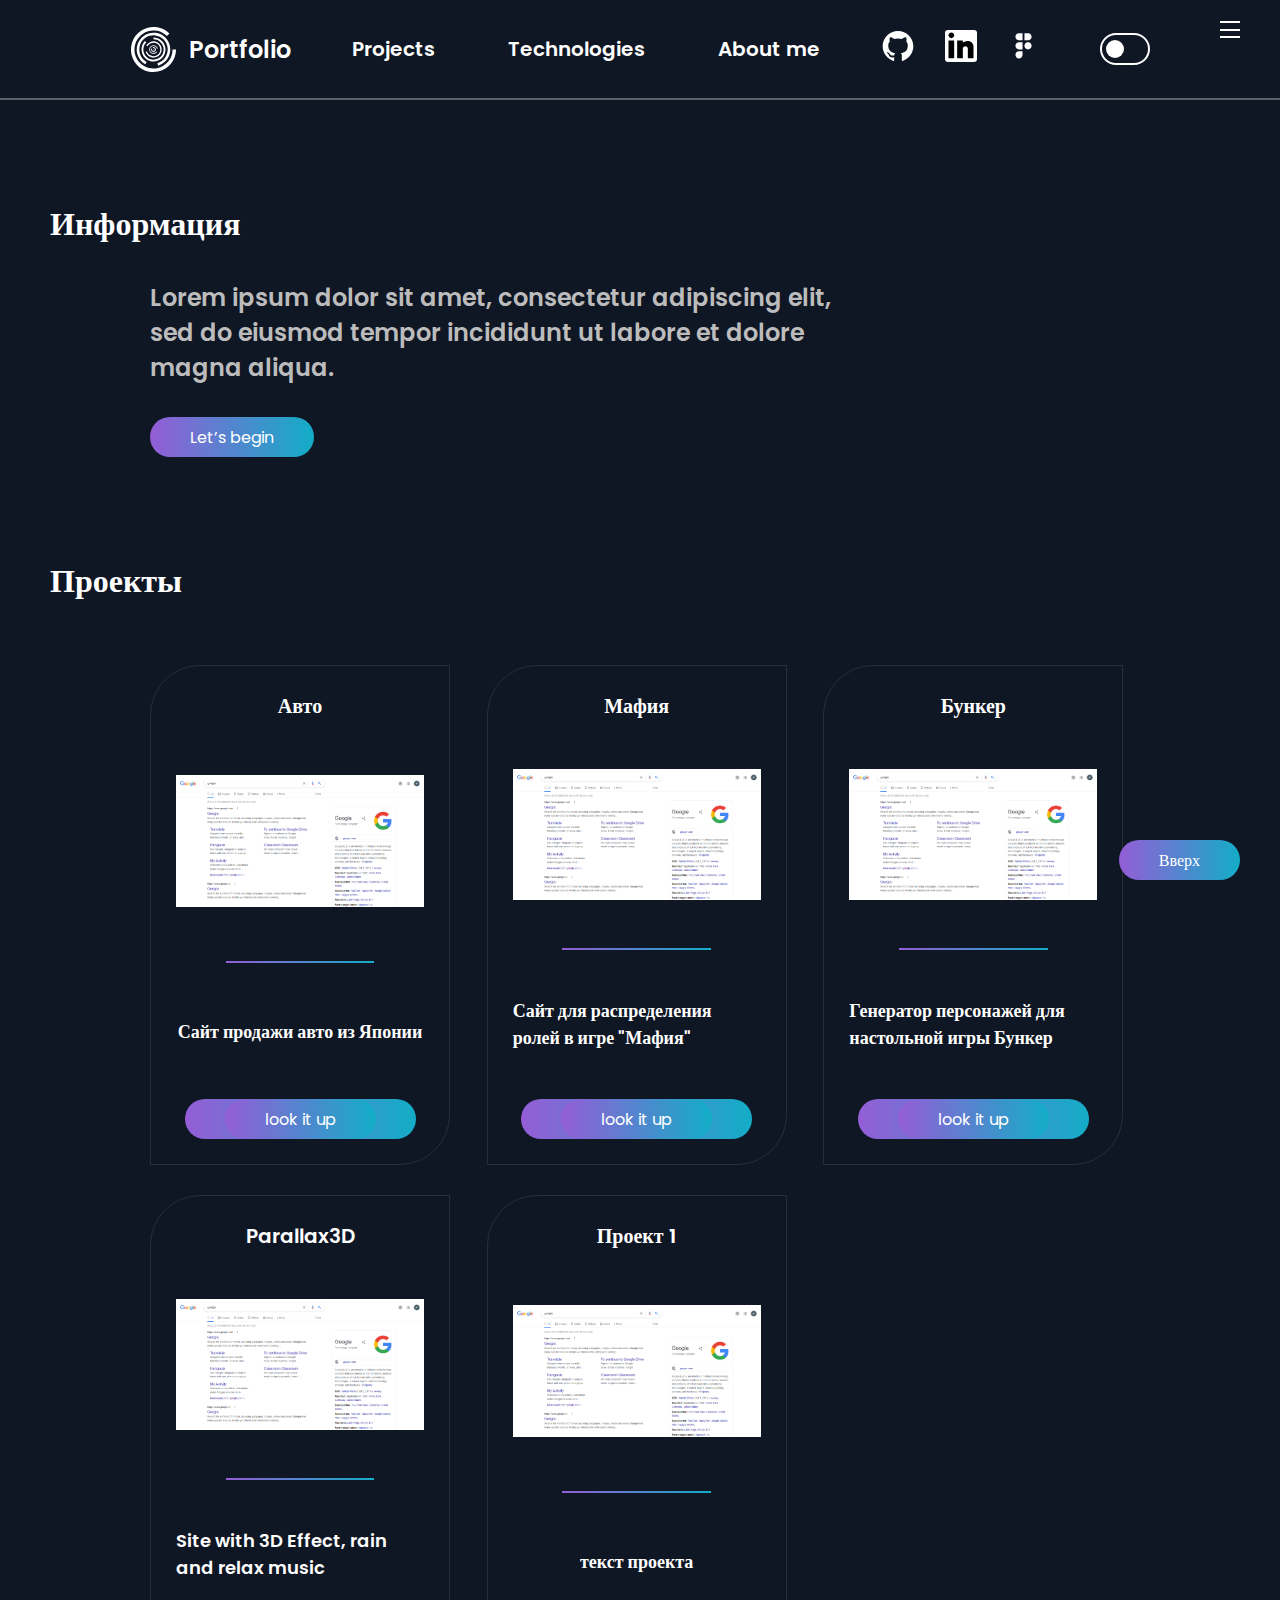
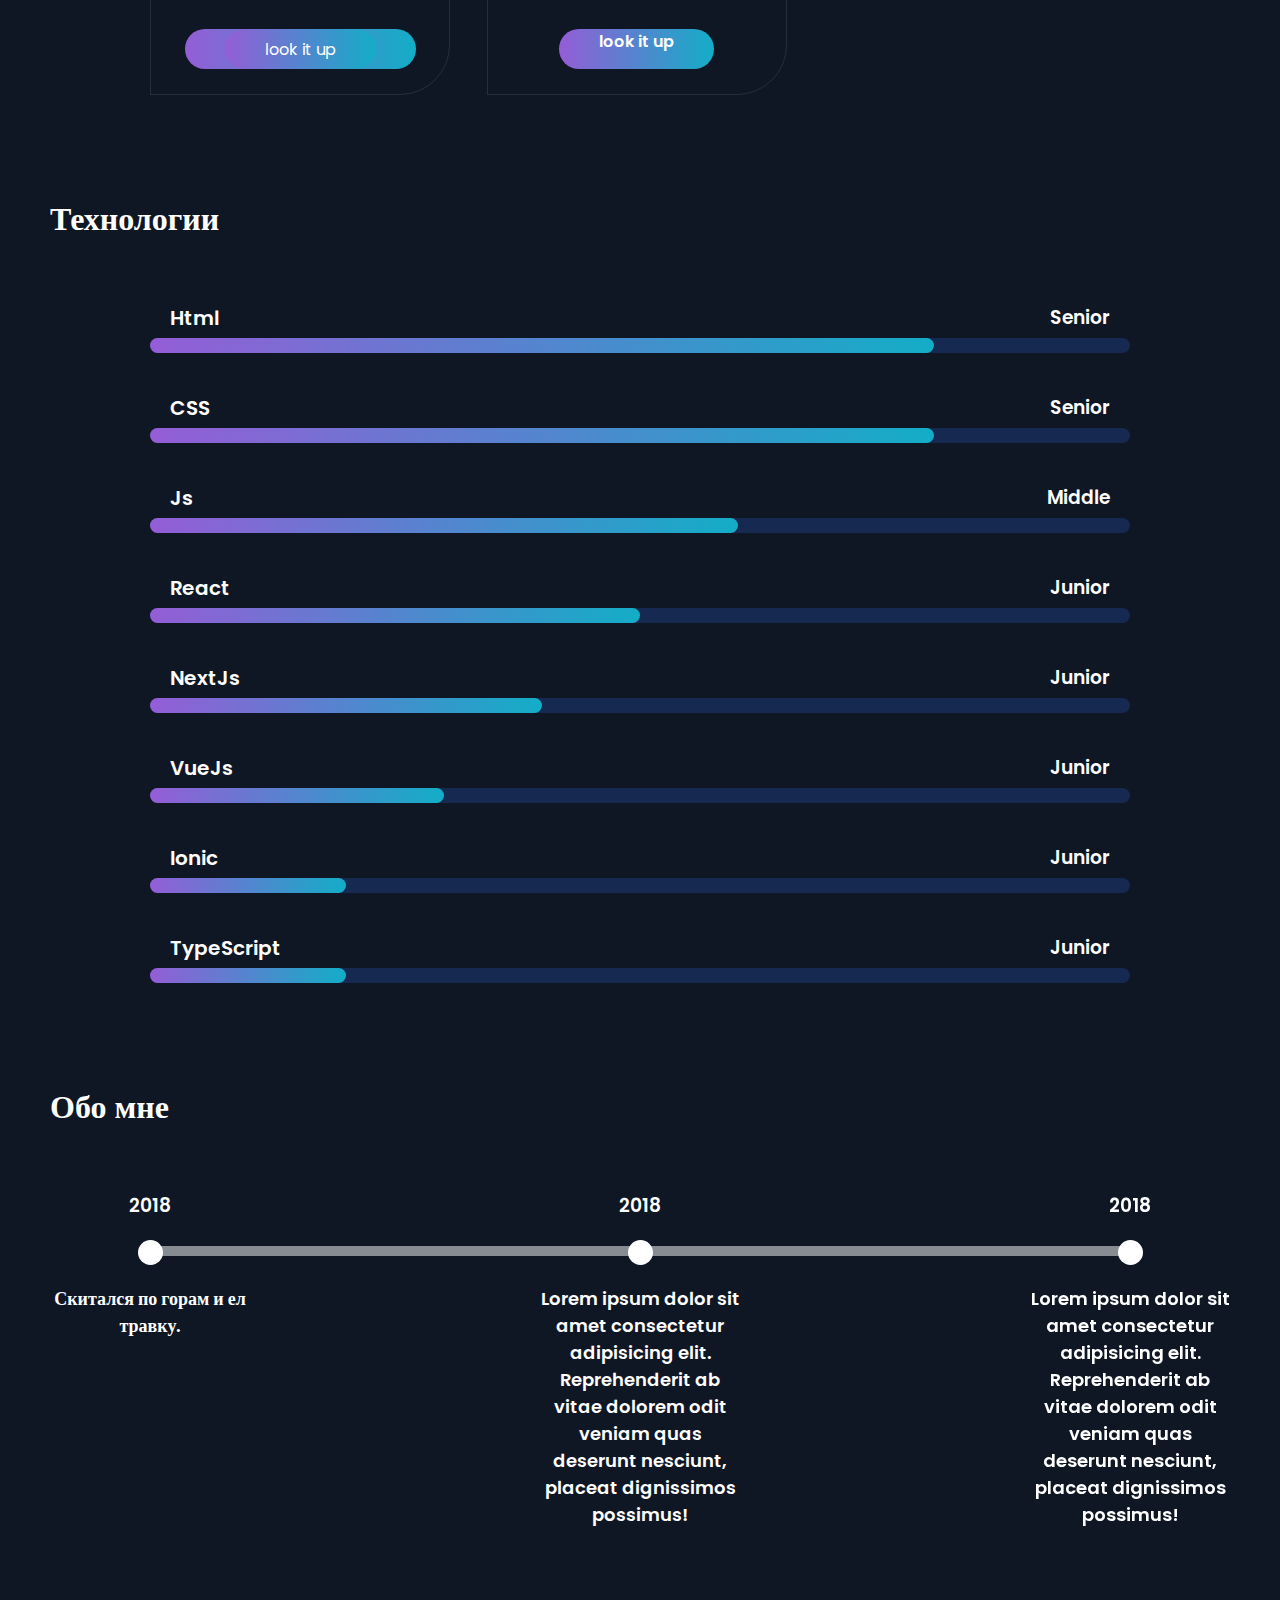
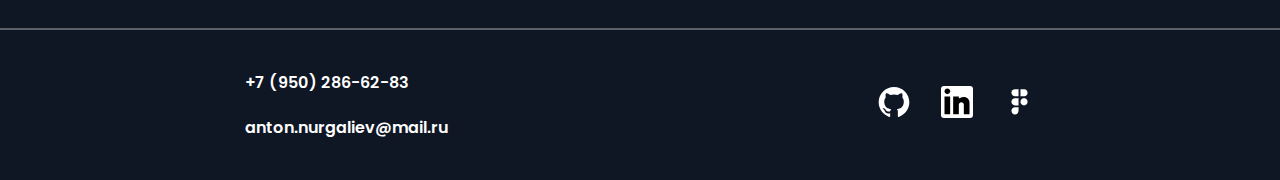
==== commit c305df28: "fix projects" ====
--- a/index.html
+++ b/index.html
@@ -65,7 +65,9 @@
         <div class="switcher"></div>
       </label>
     </header>
+    <!-- Блок для меню в мобильной версии -->
     <header class="menu-burger">
+      <!-- Label нужен для замены чекбокса, чекбос отслежвиает открыто меню или нет -->
       <label class="menu-label" for="menu-check"><span></span></label>
       <input type="checkbox" name="burger" id="menu-check" />
       <div class="menu-box">burger</div>
@@ -88,7 +90,21 @@
         <h1 class="projects__h1">Проекты</h1>
         <!-- Проекты задаются динамически с помощью JavaScript-->
         <!-- Тут задается id для элемента, чтобы к нему было просто обратиться в js, хотя можно и просто с классом -->
-        <ul id="project-list" class="projects-list"></ul>
+        <ul id="project-list" class="projects-list">
+          <li>
+            <article class="project-item">
+              <h2>Проект 1</h2>
+              <img
+                class="project-item__image"
+                src="./assets/images/project.png"
+                alt=""
+              />
+              <hr />
+              <p>текст проекта</p>
+              <a href="#">look it up</a>
+            </article>
+          </li>
+        </ul>
       </section>
       <section class="technology">
         <h1 class="technology-h1">Технологии</h1>
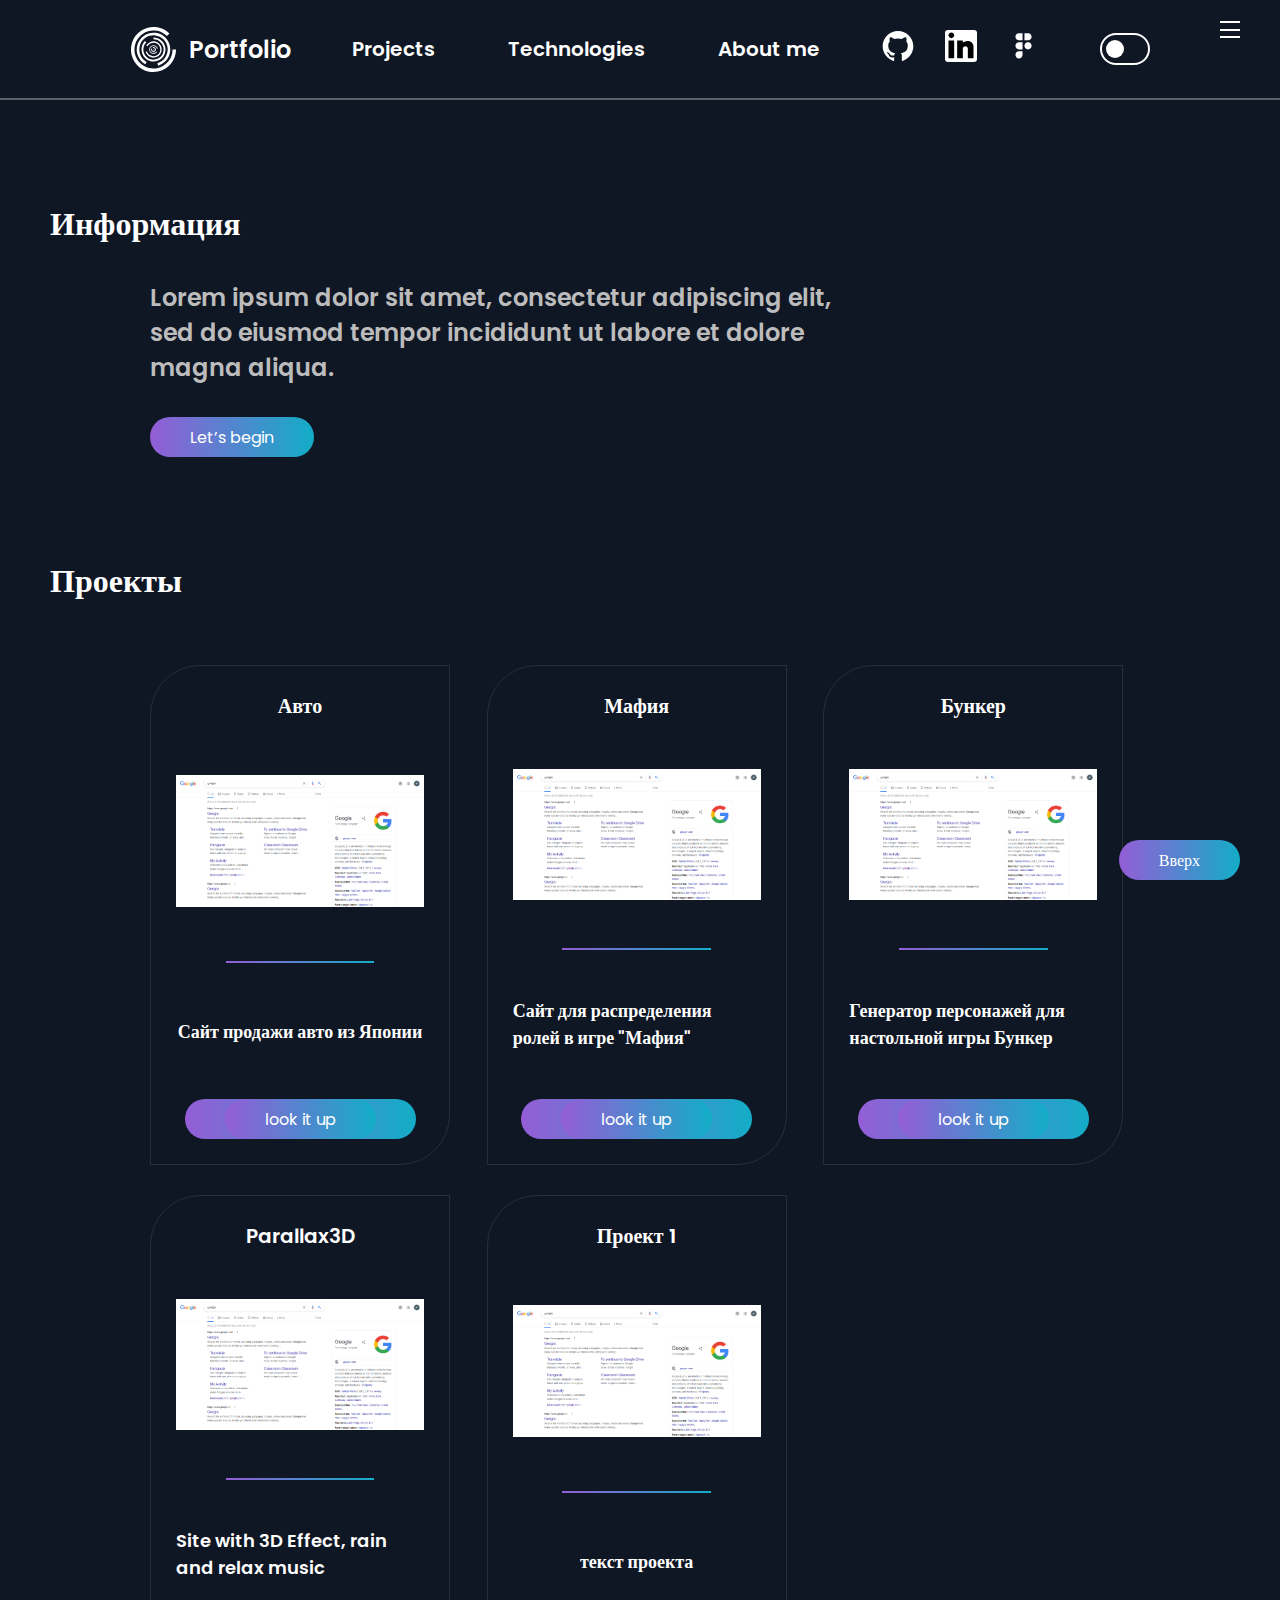
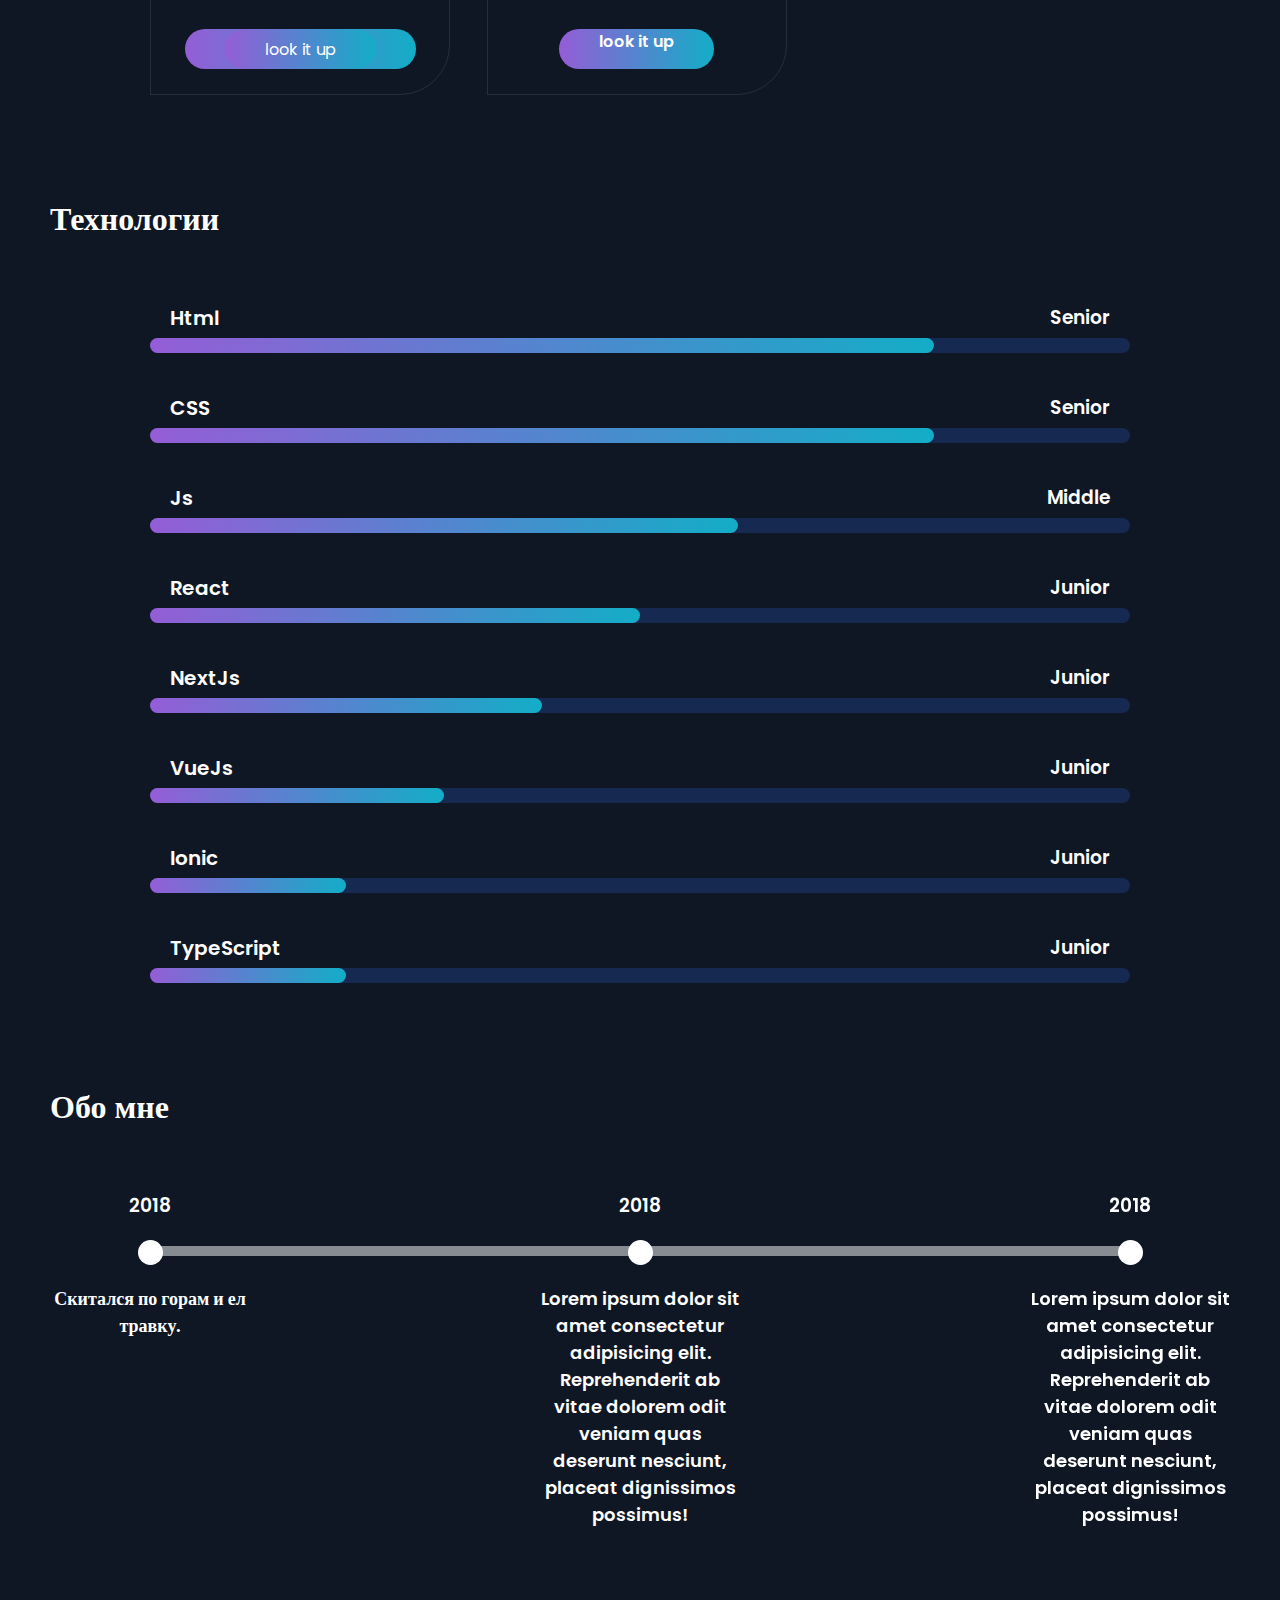
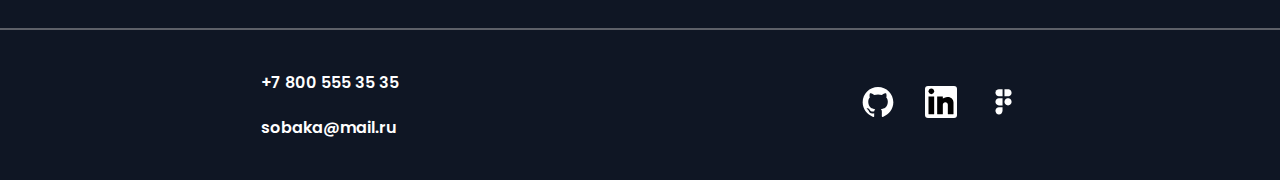
==== commit 2273f827: "comments" ====
--- a/index.html
+++ b/index.html
@@ -37,6 +37,7 @@
           <li id="about" class="header-nav__item"><a href=""> About me</a></li>
         </ul>
       </nav>
+      <!-- Ссылки на соцсети, иконки можно поставить самим -->
       <div class="social-link">
         <a href="">
           <img
@@ -60,16 +61,20 @@
           />
         </a>
       </div>
+      <!-- это переключатель светлой и темной тем -->
       <input type="checkbox" name="lightmode" id="lightmode" />
+      <!-- label выполняет роль общего блока, внутри него кружок, который будет двигаться при нажатии -->
       <label class="lightmode" for="lightmode">
         <div class="switcher"></div>
       </label>
     </header>
-    <!-- Блок для меню в мобильной версии -->
+    <!-- этот блок отвечает за меню в мобильном варианте -->
     <header class="menu-burger">
-      <!-- Label нужен для замены чекбокса, чекбос отслежвиает открыто меню или нет -->
+      <!-- lablel нужен, чтобы заменить чекбокс, т.к чекбокс сложно стилизовать -->
       <label class="menu-label" for="menu-check"><span></span></label>
+      <!-- если чекбокс отмечен, то меню открыто, если нет, закрыто -->
       <input type="checkbox" name="burger" id="menu-check" />
+      <!-- контейнер для меню -->
       <div class="menu-box">burger</div>
     </header>
     <!-- Главный блок main с контентом разделяется еще на секции с тегами section -->
@@ -146,8 +151,8 @@
     <!-- И последний блок footer, в нем должны быть контактные данные, какие-либо ссылки, лицензия(если есть) -->
     <footer class="footer container">
       <div class="footer-contacts">
-        <a href="tel:+79502866283">+7 (950) 286-62-83</a>
-        <a href="mailto:anton.nurgaliev@mail.ru">anton.nurgaliev@mail.ru</a>
+        <a href="tel:+78005553535">+7 800 555 35 35</a>
+        <a href="mailto:sobaka@mail.ru">sobaka@mail.ru</a>
       </div>
       <div class="social-link">
         <a href="">
@@ -173,6 +178,7 @@
         </a>
       </div>
     </footer>
+    <!-- кнопка для прокрутки наверх -->
     <button id="top">Вверх</button>
   </body>
 </html>
